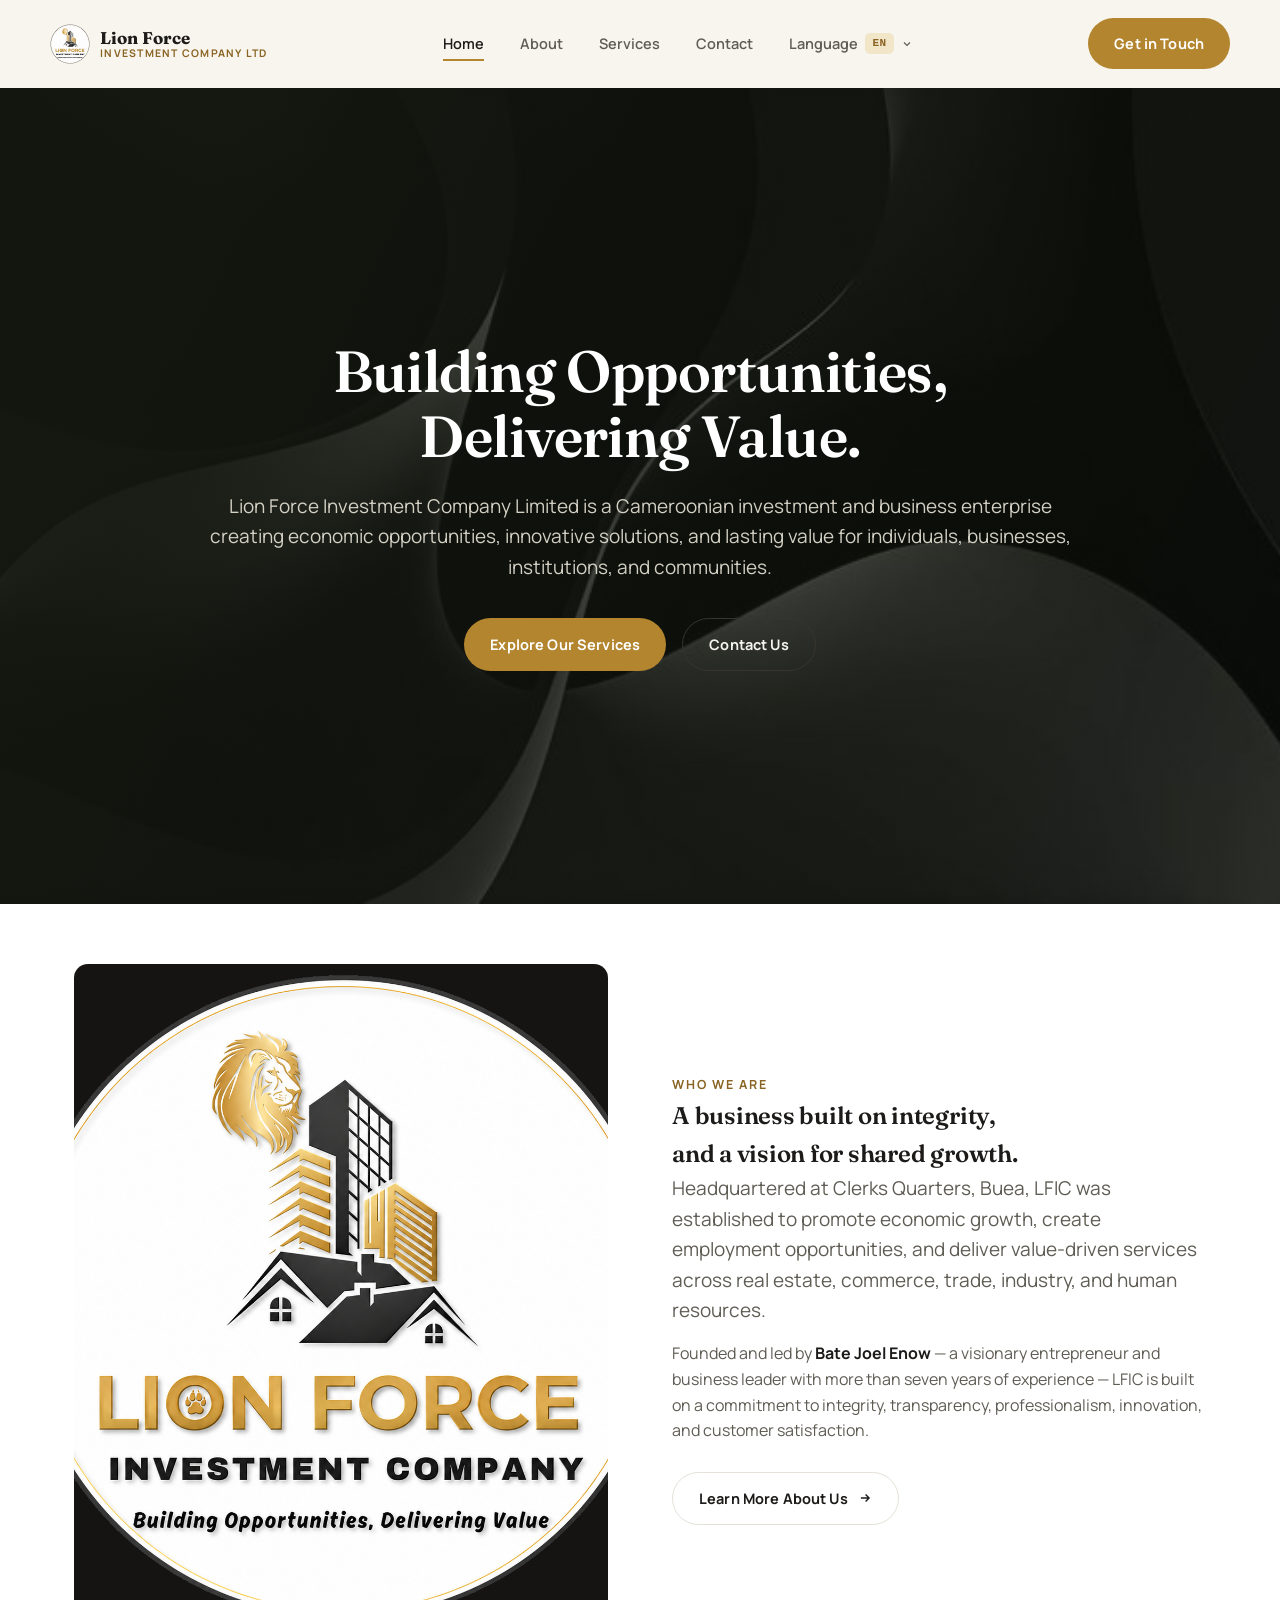
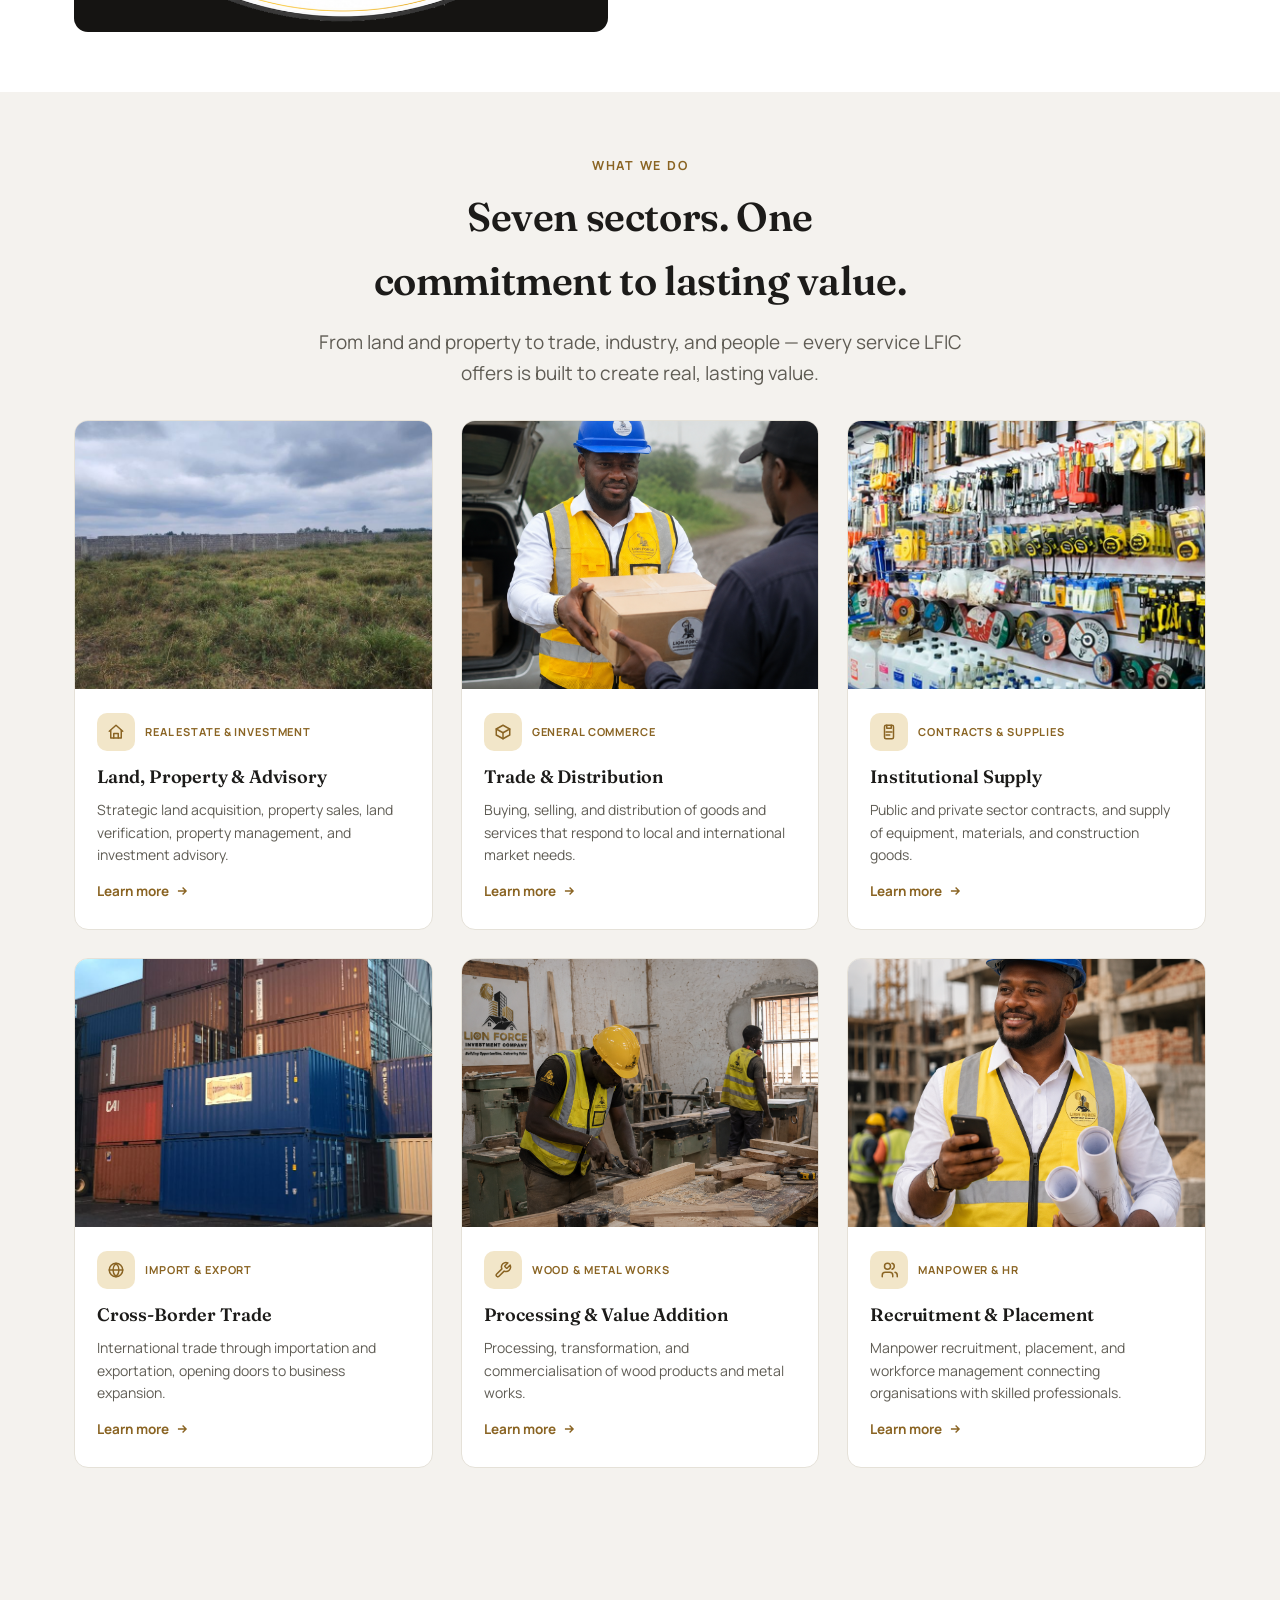
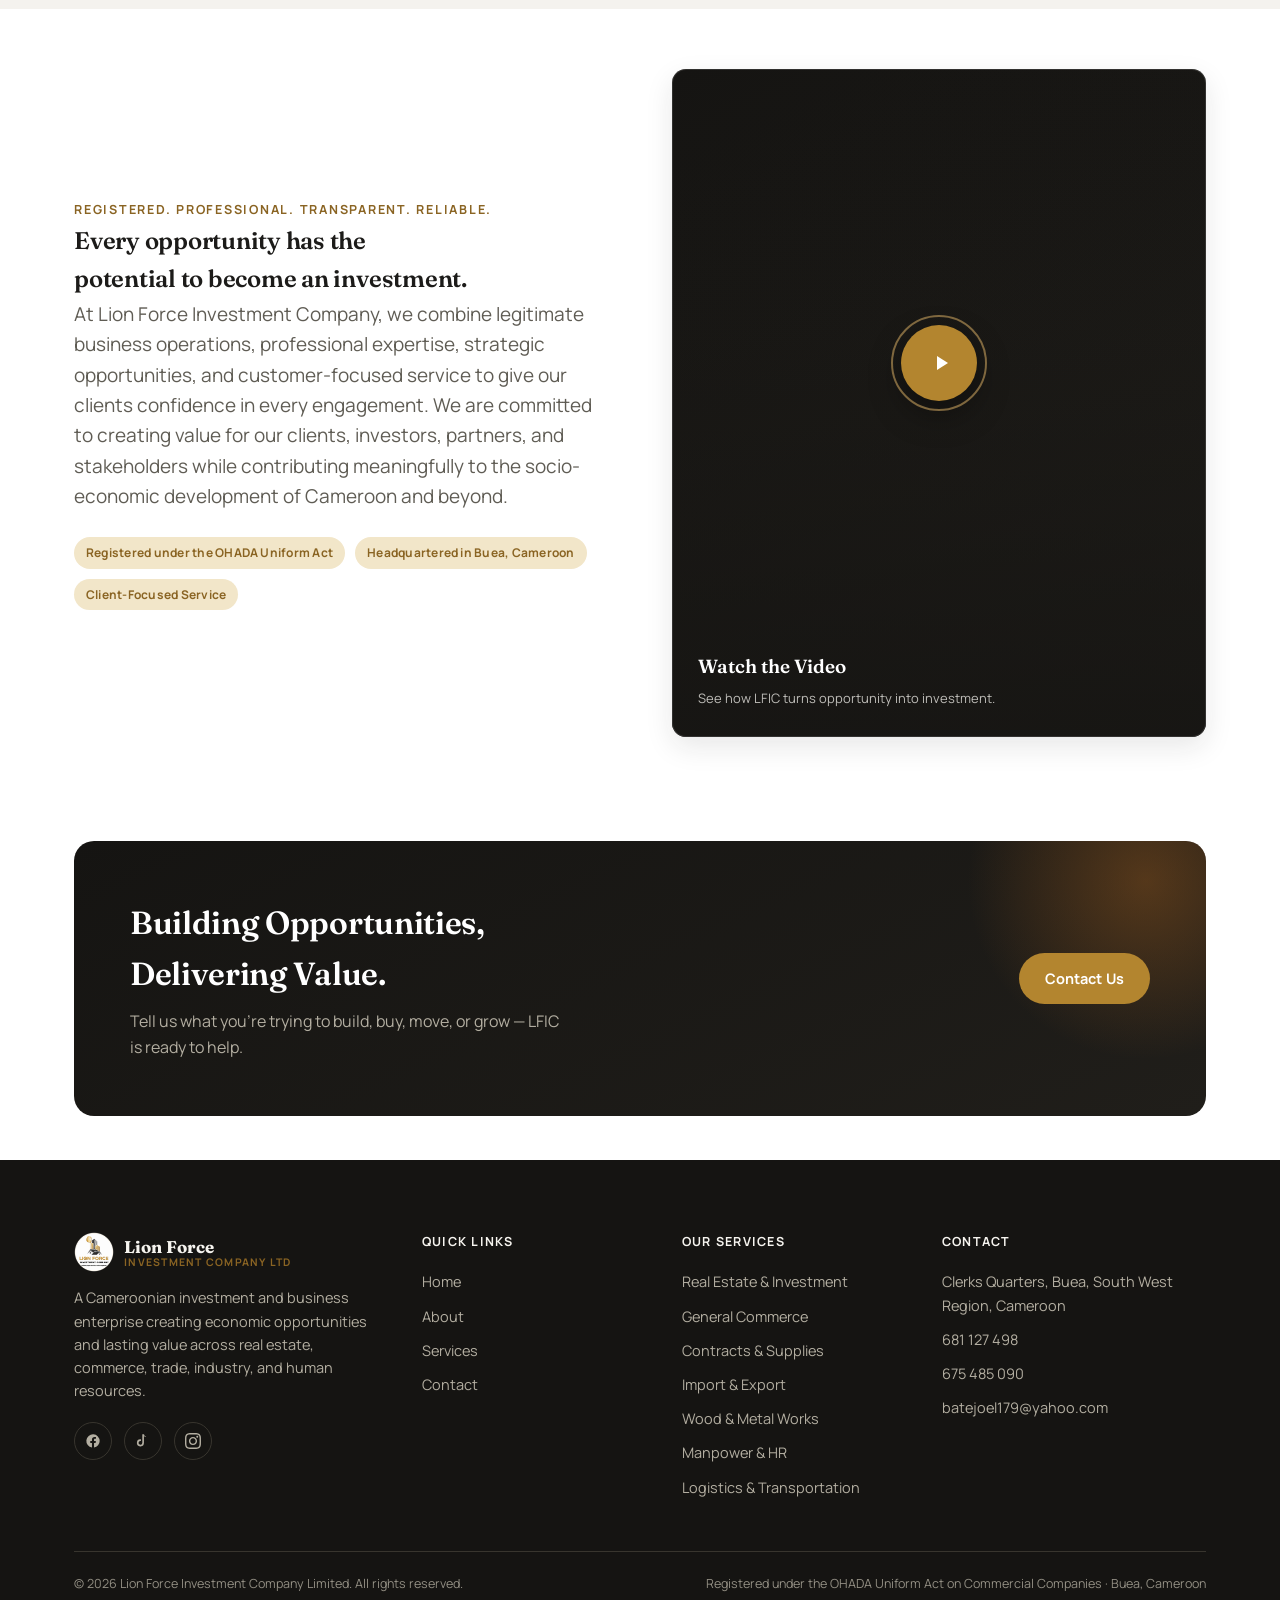
==== index.html @ eafbc06b "second commit" ====
<!doctype html>
<html lang="en">
<head>
<meta charset="UTF-8">
<meta name="viewport" content="width=device-width, initial-scale=1">
<title data-i18n="meta.homeTitle">Lion Force Investment Company Ltd | Building Opportunities, Delivering Value</title>
<meta name="description" data-i18n-content="meta.homeDesc" content="Lion Force Investment Company Limited (L.F.I.C Ltd) is a Cameroonian investment and business enterprise operating in real estate, commerce, trade, industry, and human resources — based in Buea, South West Region.">
<link rel="canonical" href="https://lionforceinvestment.com/">
<link rel="icon" type="image/png" href="assets/images/logo.png">
<link rel="preconnect" href="https://fonts.googleapis.com">
<link rel="preconnect" href="https://fonts.gstatic.com" crossorigin>
<link href="https://fonts.googleapis.com/css2?family=Fraunces:ital,opsz,wght@0,9..144,500;0,9..144,600;0,9..144,700;1,9..144,500&family=Manrope:wght@400;500;600;700;800&display=swap" rel="stylesheet">
<link rel="stylesheet" href="assets/css/style.css">

<meta property="og:type" content="website">
<meta property="og:site_name" content="Lion Force Investment Company Ltd">
<meta property="og:title" content="Lion Force Investment Company Ltd | Building Opportunities, Delivering Value">
<meta property="og:description" content="Lion Force Investment Company Limited (L.F.I.C Ltd) is a Cameroonian investment and business enterprise operating in real estate, commerce, trade, industry, and human resources — based in Buea, South West Region.">
<meta property="og:url" content="https://lionforceinvestment.com/">
<meta property="og:image" content="https://lionforceinvestment.com/assets/images/hero-home.jpg">
<meta name="twitter:card" content="summary_large_image">

<script type="application/ld+json">
{
  "@context": "https://schema.org",
  "@type": "Organization",
  "name": "Lion Force Investment Company Ltd",
  "alternateName": "LFIC",
  "url": "https://lionforceinvestment.com/",
  "logo": "https://lionforceinvestment.com/assets/images/logo.png",
  "description": "Lion Force Investment Company Limited (L.F.I.C Ltd) is a Cameroonian investment and business enterprise operating in real estate, commerce, trade, industry, and human resources — based in Buea, South West Region.",
  "address": {
    "@type": "PostalAddress",
    "streetAddress": "Clerks Quarters",
    "addressLocality": "Buea",
    "addressRegion": "South West Region",
    "addressCountry": "CM"
  },
  "contactPoint": [
    {
      "@type": "ContactPoint",
      "telephone": "+237681127498",
      "contactType": "customer service",
      "email": "batejoel179@yahoo.com",
      "areaServed": "CM",
      "availableLanguage": ["English", "French"]
    }
  ],
  "sameAs": [
    "https://www.facebook.com/LFICltd26",
    "https://www.tiktok.com/@lion_force_investment",
    "https://www.instagram.com/mr_lionforce/"
  ]
}
</script>
<script type="application/ld+json">
{
  "@context": "https://schema.org",
  "@type": "WebSite",
  "name": "Lion Force Investment Company Ltd",
  "url": "https://lionforceinvestment.com/"
}
</script>
</head>
<body>

<header class="site-header">
  <div class="nav-backdrop"></div>
  <div class="container nav">
    <a href="index.html" class="brand">
      <img class="brand-mark" src="assets/images/logo.png" data-ph="logo.png" alt="Lion Force Investment Company Ltd logo">
      <span class="brand-text"><strong>Lion Force</strong><span>Investment Company Ltd</span></span>
    </a>
    <nav class="nav-links" id="navLinks">
      <a href="index.html" data-i18n="common.navHome">Home</a>
      <a href="about.html" data-i18n="common.navAbout">About</a>
      <a href="services.html" data-i18n="common.navServices">Services</a>
      <a href="contact.html" data-i18n="common.navContact">Contact</a>
      <div class="nav-lang">
        <button type="button" class="lang-toggle" aria-haspopup="true" aria-expanded="false">
          <span data-i18n="common.navLanguage">Language</span>
          <span class="lang-current">EN</span>
          <svg class="lang-caret" viewBox="0 0 24 24" width="12" height="12" fill="none" stroke="currentColor" stroke-width="2.4"><path d="M6 9l6 6 6-6"/></svg>
        </button>
        <div class="lang-menu">
          <button type="button" class="lang-option is-active" data-lang="en">
            <span data-i18n="common.langEnglish">English</span>
            <span class="lang-check">✓</span>
          </button>
          <button type="button" class="lang-option" data-lang="fr">
            <span data-i18n="common.langFrench">Français</span>
            <span class="lang-check">✓</span>
          </button>
        </div>
      </div>
    </nav>
    <div class="nav-cta">
      <a href="contact.html" class="btn btn--primary" data-i18n="common.getInTouch">Get in Touch</a>
      <button class="nav-toggle" id="navToggle" aria-label="Toggle menu" data-i18n-aria-label="common.toggleMenu" aria-expanded="false">
        <svg viewBox="0 0 24 24" width="22" height="22">
          <line class="bar bar1" x1="3" y1="6" x2="21" y2="6"/>
          <line class="bar bar2" x1="3" y1="12" x2="21" y2="12"/>
          <line class="bar bar3" x1="3" y1="18" x2="21" y2="18"/>
        </svg>
      </button>
    </div>
  </div>
</header>

<main>

  <section class="hero">
    <div class="hero-media">
      <img src="assets/images/hero-home.jpg" data-ph="hero-home.jpg" alt="LFIC project site in Buea, Cameroon" loading="eager">
    </div>
    <div class="hero-scrim"></div>
    <div class="container hero-content">
      <h1 data-i18n="home.heroTitle">Building Opportunities, Delivering Value.</h1>
      <p class="text-lead" data-i18n="home.heroLead">Lion Force Investment Company Limited is a Cameroonian investment and business enterprise creating economic opportunities, innovative solutions, and lasting value for individuals, businesses, institutions, and communities.</p>
      <div class="hero-actions">
        <a href="services.html" class="btn btn--primary" data-i18n="home.heroBtnServices">Explore Our Services</a>
        <a href="contact.html" class="btn btn--ghost-dark" data-i18n="home.heroBtnContact">Contact Us</a>
      </div>
    </div>
  </section>

  <section class="section">
    <div class="container split reveal">
      <div class="split-media">
        <div class="media media--dark">
          <img src="assets/images/office-buea.jpg" data-ph="office-buea.jpg" alt="LFIC office in Clerks Quarters, Buea" loading="lazy">
        </div>
      </div>
      <div class="split-copy">
        <span class="eyebrow" data-i18n="home.storyEyebrow">Who We Are</span>
        <h2 data-i18n="home.storyTitle">A business built on integrity, and a vision for shared growth.</h2>
        <p class="text-lead" data-i18n="home.storyLead">Headquartered at Clerks Quarters, Buea, LFIC was established to promote economic growth, create employment opportunities, and deliver value-driven services across real estate, commerce, trade, industry, and human resources.</p>
        <p style="margin-top:16px;color:var(--ink-soft);" data-i18n-html="home.storyFounderHtml">Founded and led by <strong style="color:var(--ink);">Bate Joel Enow</strong> — a visionary entrepreneur and business leader with more than seven years of experience — LFIC is built on a commitment to integrity, transparency, professionalism, innovation, and customer satisfaction.</p>
        <a href="about.html" class="btn btn--ghost" style="margin-top:28px;">
          <span data-i18n="home.storyBtn">Learn More About Us</span>
          <svg width="14" height="14" viewBox="0 0 24 24" fill="none" stroke="currentColor" stroke-width="2.4"><path d="M5 12h14M13 6l6 6-6 6"/></svg>
        </a>
      </div>
    </div>
  </section>

  <section class="section section--alt">
    <div class="container">
      <div class="section-head section-head--center reveal">
        <span class="eyebrow" data-i18n="home.servicesEyebrow">What We Do</span>
        <h2 data-i18n="home.servicesTitle">Seven sectors. One commitment to lasting value.</h2>
        <p class="text-lead" style="margin:0 auto;" data-i18n="home.servicesLead">From land and property to trade, industry, and people — every service LFIC offers is built to create real, lasting value.</p>
      </div>
      <div class="grid grid--3 reveal-stagger">
        <a href="services.html#real-estate" class="service-card reveal" style="--i:0">
          <div class="media"><img src="assets/images/service-real-estate.jpg" data-ph="service-real-estate.jpg" alt="Real estate and investment services" loading="lazy"></div>
          <div class="service-card-body">
            <div class="service-card-head">
              <div class="icon-badge icon-badge--sm"><svg viewBox="0 0 24 24"><path d="M3 11l9-8 9 8"/><path d="M5 10v10h14V10"/><path d="M9 20v-6h6v6"/></svg></div>
              <span class="tag" data-i18n="common.serviceRealEstate">Real Estate &amp; Investment</span>
            </div>
            <h3 data-i18n="home.card1Title">Land, Property &amp; Advisory</h3>
            <p data-i18n="home.card1Desc">Strategic land acquisition, property sales, land verification, property management, and investment advisory.</p>
            <span class="service-card-link"><span data-i18n="common.learnMore">Learn more</span> <svg viewBox="0 0 24 24" fill="none" stroke="currentColor" stroke-width="2.4"><path d="M5 12h14M13 6l6 6-6 6"/></svg></span>
          </div>
        </a>
        <a href="services.html#general-commerce" class="service-card reveal" style="--i:1">
          <div class="media"><img src="assets/images/service-general-commerce.jpg" data-ph="service-general-commerce.jpg" alt="General commerce" loading="lazy"></div>
          <div class="service-card-body">
            <div class="service-card-head">
              <div class="icon-badge icon-badge--sm"><svg viewBox="0 0 24 24"><path d="M21 8l-9-5-9 5 9 5 9-5z"/><path d="M3 8v8l9 5 9-5V8"/><path d="M12 13v8"/></svg></div>
              <span class="tag" data-i18n="common.serviceGeneralCommerce">General Commerce</span>
            </div>
            <h3 data-i18n="home.card2Title">Trade &amp; Distribution</h3>
            <p data-i18n="home.card2Desc">Buying, selling, and distribution of goods and services that respond to local and international market needs.</p>
            <span class="service-card-link"><span data-i18n="common.learnMore">Learn more</span> <svg viewBox="0 0 24 24" fill="none" stroke="currentColor" stroke-width="2.4"><path d="M5 12h14M13 6l6 6-6 6"/></svg></span>
          </div>
        </a>
        <a href="services.html#contracts-supplies" class="service-card reveal" style="--i:2">
          <div class="media"><img src="assets/images/service-contracts-supplies.jpg" data-ph="service-contracts-supplies.jpg" alt="Contracts and supplies" loading="lazy"></div>
          <div class="service-card-body">
            <div class="service-card-head">
              <div class="icon-badge icon-badge--sm"><svg viewBox="0 0 24 24"><path d="M8 3h8a2 2 0 0 1 2 2v14a2 2 0 0 1-2 2H8a2 2 0 0 1-2-2V5a2 2 0 0 1 2-2z"/><path d="M9 3v4h6V3"/><path d="M8 12h8M8 16h5"/></svg></div>
              <span class="tag" data-i18n="common.serviceContractsSupplies">Contracts &amp; Supplies</span>
            </div>
            <h3 data-i18n="home.card3Title">Institutional Supply</h3>
            <p data-i18n="home.card3Desc">Public and private sector contracts, and supply of equipment, materials, and construction goods.</p>
            <span class="service-card-link"><span data-i18n="common.learnMore">Learn more</span> <svg viewBox="0 0 24 24" fill="none" stroke="currentColor" stroke-width="2.4"><path d="M5 12h14M13 6l6 6-6 6"/></svg></span>
          </div>
        </a>
        <a href="services.html#import-export" class="service-card reveal" style="--i:3">
          <div class="media"><img src="assets/images/service-import-export.jpg" data-ph="service-import-export.jpg" alt="Import and export" loading="lazy"></div>
          <div class="service-card-body">
            <div class="service-card-head">
              <div class="icon-badge icon-badge--sm"><svg viewBox="0 0 24 24"><circle cx="12" cy="12" r="9"/><path d="M3 12h18M12 3c2.5 2.5 4 5.5 4 9s-1.5 6.5-4 9c-2.5-2.5-4-5.5-4-9s1.5-6.5 4-9z"/></svg></div>
              <span class="tag" data-i18n="common.serviceImportExport">Import &amp; Export</span>
            </div>
            <h3 data-i18n="home.card4Title">Cross-Border Trade</h3>
            <p data-i18n="home.card4Desc">International trade through importation and exportation, opening doors to business expansion.</p>
            <span class="service-card-link"><span data-i18n="common.learnMore">Learn more</span> <svg viewBox="0 0 24 24" fill="none" stroke="currentColor" stroke-width="2.4"><path d="M5 12h14M13 6l6 6-6 6"/></svg></span>
          </div>
        </a>
        <a href="services.html#wood-metal-works" class="service-card reveal" style="--i:4">
          <div class="media"><img src="assets/images/service-wood-metal.jpg" data-ph="service-wood-metal.jpg" alt="Wood processing and metal works" loading="lazy"></div>
          <div class="service-card-body">
            <div class="service-card-head">
              <div class="icon-badge icon-badge--sm"><svg viewBox="0 0 24 24"><path d="M14.7 6.3a1 1 0 0 0 0 1.4l1.6 1.6a1 1 0 0 0 1.4 0l3.77-3.77a6 6 0 0 1-7.94 7.94l-6.91 6.91a2.12 2.12 0 0 1-3-3l6.91-6.91a6 6 0 0 1 7.94-7.94z"/></svg></div>
              <span class="tag" data-i18n="common.serviceWoodMetal">Wood &amp; Metal Works</span>
            </div>
            <h3 data-i18n="home.card5Title">Processing &amp; Value Addition</h3>
            <p data-i18n="home.card5Desc">Processing, transformation, and commercialisation of wood products and metal works.</p>
            <span class="service-card-link"><span data-i18n="common.learnMore">Learn more</span> <svg viewBox="0 0 24 24" fill="none" stroke="currentColor" stroke-width="2.4"><path d="M5 12h14M13 6l6 6-6 6"/></svg></span>
          </div>
        </a>
        <a href="services.html#manpower-hr" class="service-card reveal" style="--i:5">
          <div class="media"><img src="assets/images/service-manpower-hr.jpg" data-ph="service-manpower-hr.jpg" alt="Manpower and human resource services" loading="lazy"></div>
          <div class="service-card-body">
            <div class="service-card-head">
              <div class="icon-badge icon-badge--sm"><svg viewBox="0 0 24 24"><path d="M17 21v-2a4 4 0 0 0-4-4H7a4 4 0 0 0-4 4v2"/><circle cx="10" cy="7" r="4"/><path d="M23 21v-2a4 4 0 0 0-3-3.87"/><path d="M16 3.13a4 4 0 0 1 0 7.75"/></svg></div>
              <span class="tag" data-i18n="common.serviceManpowerHR">Manpower &amp; HR</span>
            </div>
            <h3 data-i18n="home.card6Title">Recruitment &amp; Placement</h3>
            <p data-i18n="home.card6Desc">Manpower recruitment, placement, and workforce management connecting organisations with skilled professionals.</p>
            <span class="service-card-link"><span data-i18n="common.learnMore">Learn more</span> <svg viewBox="0 0 24 24" fill="none" stroke="currentColor" stroke-width="2.4"><path d="M5 12h14M13 6l6 6-6 6"/></svg></span>
          </div>
        </a>
      </div>
      <div class="reveal" style="margin-top:28px;text-align:center;">
        <a href="services.html#logistics" class="btn btn--ghost">
          <svg width="16" height="16" viewBox="0 0 24 24" fill="none" stroke="currentColor" stroke-width="2"><rect x="1" y="7" width="14" height="10" rx="1"/><path d="M15 10h4l3 3v4h-7z"/><circle cx="6" cy="19" r="2"/><circle cx="17" cy="19" r="2"/></svg>
          <span data-i18n="home.logisticsBtn">See Logistics &amp; Transportation, too</span>
        </a>
      </div>
    </div>
  </section>

  <section class="section">
    <div class="container split reveal">
      <div class="split-copy">
        <span class="eyebrow" data-i18n="home.investEyebrow">Registered. Professional. Transparent. Reliable.</span>
        <h2 data-i18n="home.investTitle">Every opportunity has the potential to become an investment.</h2>
        <p class="text-lead" data-i18n="home.investLead">At Lion Force Investment Company, we combine legitimate business operations, professional expertise, strategic opportunities, and customer-focused service to give our clients confidence in every engagement. We are committed to creating value for our clients, investors, partners, and stakeholders while contributing meaningfully to the socio-economic development of Cameroon and beyond.</p>
        <div class="badge-row" style="margin-top:26px;">
          <span class="badge" data-i18n="home.badge1">Registered under the OHADA Uniform Act</span>
          <span class="badge" data-i18n="home.badge2">Headquartered in Buea, Cameroon</span>
          <span class="badge" data-i18n="home.badge3">Client-Focused Service</span>
        </div>
      </div>
      <div class="split-media">
        <button type="button" class="video-card" id="videoTrigger" aria-haspopup="dialog" aria-label="Play video" data-i18n-aria-label="home.videoAria">
          <video class="video-card-preview" data-src="assets/videos/explanation-video.mp4" muted loop playsinline preload="none"></video>
          <span class="video-card-scrim"></span>
          <span class="video-card-play">
            <svg viewBox="0 0 24 24"><path d="M8 5v14l11-7z"/></svg>
          </span>
          <span class="video-card-caption">
            <strong data-i18n="home.videoLabel">Watch the Video</strong>
            <span data-i18n="home.videoSub">See how LFIC turns opportunity into investment.</span>
          </span>
        </button>
      </div>
    </div>
  </section>

  <section class="section--tight">
    <div class="container">
      <div class="cta-band reveal">
        <div>
          <h2 data-i18n="home.ctaTitle">Building Opportunities, Delivering Value.</h2>
          <p data-i18n="home.ctaLead">Tell us what you're trying to build, buy, move, or grow — LFIC is ready to help.</p>
        </div>
        <a href="contact.html" class="btn btn--primary" data-i18n="home.ctaBtn">Contact Us</a>
      </div>
    </div>
  </section>

</main>

<footer class="site-footer">
  <div class="container">
    <div class="footer-grid">
      <div class="footer-brand">
        <a href="index.html" class="brand">
          <img class="brand-mark" src="assets/images/logo.png" data-ph="logo.png" alt="Lion Force Investment Company Ltd logo">
          <span class="brand-text"><strong style="color:var(--on-dark);">Lion Force</strong><span>Investment Company Ltd</span></span>
        </a>
        <p data-i18n="common.footerTagline">A Cameroonian investment and business enterprise creating economic opportunities and lasting value across real estate, commerce, trade, industry, and human resources.</p>
        <div class="footer-social">
          <a href="https://www.facebook.com/LFICltd26" aria-label="Facebook" target="_blank" rel="noopener"><svg viewBox="0 0 24 24" fill="currentColor"><path d="M22 12a10 10 0 1 0-11.56 9.88v-6.99H7.9V12h2.54V9.8c0-2.5 1.49-3.89 3.77-3.89 1.09 0 2.23.2 2.23.2v2.45h-1.26c-1.24 0-1.63.77-1.63 1.56V12h2.78l-.44 2.89h-2.34v6.99A10 10 0 0 0 22 12z"/></svg></a>
          <a href="https://www.tiktok.com/@lion_force_investment" aria-label="TikTok" target="_blank" rel="noopener"><svg viewBox="0 0 24 24" fill="currentColor"><path d="M16.6 5.82a4.28 4.28 0 0 1-3.16-1.36V14.8a5.3 5.3 0 1 1-4.55-5.25v2.5a2.8 2.8 0 1 0 2.05 2.7V2h2.5a4.28 4.28 0 0 0 3.16 3.6v2.4a6.6 6.6 0 0 1 0 0z"/></svg></a>
          <a href="https://www.instagram.com/mr_lionforce/" aria-label="Instagram" target="_blank" rel="noopener"><svg viewBox="0 0 24 24" fill="currentColor"><path d="M12 0C8.74 0 8.333.015 7.053.072 5.775.132 4.905.333 4.14.63c-.789.306-1.459.717-2.126 1.384S.935 3.35.63 4.14C.333 4.905.131 5.775.072 7.053.012 8.333 0 8.74 0 12s.015 3.667.072 4.947c.06 1.277.261 2.148.558 2.913.306.788.717 1.459 1.384 2.126.667.666 1.336 1.079 2.126 1.384.766.296 1.636.499 2.913.558C8.333 23.988 8.74 24 12 24s3.667-.015 4.947-.072c1.277-.06 2.148-.262 2.913-.558.788-.306 1.459-.718 2.126-1.384.666-.667 1.079-1.335 1.384-2.126.296-.765.499-1.636.558-2.913.06-1.28.072-1.687.072-4.947s-.015-3.667-.072-4.947c-.06-1.277-.262-2.149-.558-2.913-.306-.789-.718-1.459-1.384-2.126C21.319 1.347 20.651.935 19.86.63c-.765-.297-1.636-.499-2.913-.558C15.667.012 15.26 0 12 0zm0 2.16c3.203 0 3.585.016 4.85.071 1.17.055 1.805.249 2.227.415.562.217.96.477 1.382.896.419.42.679.819.896 1.381.164.422.36 1.057.413 2.227.057 1.266.07 1.646.07 4.85s-.015 3.585-.074 4.85c-.061 1.17-.256 1.805-.421 2.227-.224.562-.479.96-.899 1.382-.419.419-.824.679-1.38.896-.42.164-1.065.36-2.235.413-1.274.057-1.649.07-4.859.07-3.211 0-3.586-.015-4.859-.074-1.171-.061-1.816-.256-2.236-.421-.569-.224-.96-.479-1.379-.899-.421-.419-.69-.824-.9-1.38-.165-.42-.359-1.065-.42-2.235-.045-1.26-.061-1.649-.061-4.844 0-3.196.016-3.586.061-4.861.061-1.17.255-1.814.42-2.234.21-.57.479-.96.9-1.381.419-.419.81-.689 1.379-.898.42-.166 1.051-.361 2.221-.421 1.275-.045 1.65-.06 4.859-.06l.045.03zm0 3.678c-3.405 0-6.162 2.76-6.162 6.162 0 3.405 2.76 6.162 6.162 6.162 3.405 0 6.162-2.76 6.162-6.162 0-3.405-2.76-6.162-6.162-6.162zM12 16c-2.21 0-4-1.79-4-4s1.79-4 4-4 4 1.79 4 4-1.79 4-4 4zm7.846-10.405c0 .795-.646 1.44-1.44 1.44-.795 0-1.44-.646-1.44-1.44 0-.794.646-1.439 1.44-1.439.793-.001 1.44.645 1.44 1.439z"/></svg></a>
        </div>
      </div>
      <div>
        <h4 data-i18n="common.footerQuickLinks">Quick Links</h4>
        <div class="footer-links">
          <a href="index.html" data-i18n="common.navHome">Home</a>
          <a href="about.html" data-i18n="common.navAbout">About</a>
          <a href="services.html" data-i18n="common.navServices">Services</a>
          <a href="contact.html" data-i18n="common.navContact">Contact</a>
        </div>
      </div>
      <div>
        <h4 data-i18n="common.footerOurServices">Our Services</h4>
        <div class="footer-links">
          <a href="services.html#real-estate" data-i18n="common.serviceRealEstate">Real Estate &amp; Investment</a>
          <a href="services.html#general-commerce" data-i18n="common.serviceGeneralCommerce">General Commerce</a>
          <a href="services.html#contracts-supplies" data-i18n="common.serviceContractsSupplies">Contracts &amp; Supplies</a>
          <a href="services.html#import-export" data-i18n="common.serviceImportExport">Import &amp; Export</a>
          <a href="services.html#wood-metal-works" data-i18n="common.serviceWoodMetal">Wood &amp; Metal Works</a>
          <a href="services.html#manpower-hr" data-i18n="common.serviceManpowerHR">Manpower &amp; HR</a>
          <a href="services.html#logistics" data-i18n="common.serviceLogistics">Logistics &amp; Transportation</a>
        </div>
      </div>
      <div>
        <h4 data-i18n="common.footerContact">Contact</h4>
        <div class="footer-links">
          <a href="https://maps.google.com/?q=Clerks+Quarters,+Buea,+South+West+Region,+Cameroon" target="_blank" rel="noopener" data-i18n="common.footerAddress">Clerks Quarters, Buea, South West Region, Cameroon</a>
          <a href="tel:+237681127498">681 127 498</a>
          <a href="tel:+237675485090">675 485 090</a>
          <a href="mailto:batejoel179@yahoo.com">batejoel179@yahoo.com</a>
        </div>
      </div>
    </div>
    <div class="footer-bottom">
      <span data-i18n="common.footerCopyright">&copy; 2026 Lion Force Investment Company Limited. All rights reserved.</span>
      <span data-i18n="common.footerRegistered">Registered under the OHADA Uniform Act on Commercial Companies · Buea, Cameroon</span>
    </div>
  </div>
</footer>

<button class="to-top" aria-label="Back to top" data-i18n-aria-label="common.backToTop">
  <svg viewBox="0 0 24 24" fill="none" stroke="currentColor" stroke-width="2.4"><path d="M12 19V5M5 12l7-7 7 7"/></svg>
</button>

<div class="video-modal" id="videoModal" role="dialog" aria-modal="true" aria-label="Video player" data-i18n-aria-label="home.videoModalAria" aria-hidden="true">
  <div class="video-modal-backdrop" data-close-video></div>
  <div class="video-modal-dialog">
    <button type="button" class="video-modal-close" data-close-video aria-label="Close video" data-i18n-aria-label="home.videoCloseAria">
      <svg viewBox="0 0 24 24" fill="none" stroke="currentColor" stroke-width="2.4"><path d="M18 6 6 18M6 6l12 12"/></svg>
    </button>
    <video class="video-modal-player" id="videoPlayer" data-src="assets/videos/explanation-video.mp4" controls playsinline></video>
  </div>
</div>

<script src="assets/js/i18n.js"></script>
<script src="assets/js/main.js"></script>
</body>
</html>
---- assets/css/style.css ----
/* ============================================================
   Lion Force Investment Company Ltd — Design System
   Light theme. Fonts: Fraunces (display) + Manrope (body/UI).
   ============================================================ */

:root{
  /* White */
  --paper:#ffffff;
  --surface:#ffffff;
  --surface-2:#f4f2ee;
  --surface-3:#eae7e0;

  /* Ash (text + neutrals — warm grey, no green bias) */
  --ink:#1c1b19;
  --ink-soft:#5f5c54;
  --ink-faint:#928e83;
  --ash-tint:#efece5;

  /* Dark (footer / contrast bands) */
  --dark:#151412;
  --dark-2:#201e1a;
  --on-dark:#f6f4ef;
  --on-dark-soft:#b3aea1;
  --line-on-dark:#38352e;

  /* Gold (the one accent) */
  --accent:#b3852f;
  --accent-dark:#8a6423;
  --accent-light:#d6ab63;
  --accent-tint:#f2e6c9;

  --line:#e5e1d8;

  --success:#7a6a2e;
  --error:#9c4a3a;

  --shadow-sm:0 1px 2px rgba(28,27,25,.07), 0 2px 8px rgba(28,27,25,.05);
  --shadow-md:0 10px 28px rgba(28,27,25,.10);
  --shadow-lg:0 24px 56px rgba(28,27,25,.18);

  --radius-lg:20px;
  --radius:14px;
  --radius-sm:8px;

  --container:1180px;
  --header-h:84px;
  --header-h-mobile:70px;

  --ease:cubic-bezier(.22,.8,.32,1);
  --dur-fast:.22s;
  --dur:.45s;
  --dur-slow:.9s;
}

/* ---------- reset ---------- */
*,*::before,*::after{box-sizing:border-box;}
html{scroll-behavior:smooth;overflow-x:clip;}
body{
  margin:0;
  overflow-x:clip;
  background:var(--paper);
  color:var(--ink);
  font-family:"Manrope",-apple-system,"Segoe UI",Roboto,Helvetica,Arial,sans-serif;
  font-size:16px;
  line-height:1.6;
  -webkit-font-smoothing:antialiased;
}
img{max-width:100%;display:block;}
a{color:inherit;text-decoration:none;}
ul{margin:0;padding:0;list-style:none;}
h1,h2,h3,h4,p,figure{margin:0;}
button{font:inherit;color:inherit;background:none;border:none;cursor:pointer;}
input,textarea{font:inherit;}
svg{display:block;}

h1,h2,h3,h4,.font-display{
  font-family:"Fraunces","Iowan Old Style",Georgia,serif;
  font-weight:600;
  letter-spacing:-0.01em;
  text-wrap:balance;
  color:var(--ink);
}

.container{
  max-width:var(--container);
  margin:0 auto;
  padding:0 24px;
}

.eyebrow{
  display:inline-block;
  font-family:"Manrope",sans-serif;
  font-size:12.5px;
  font-weight:700;
  letter-spacing:.14em;
  text-transform:uppercase;
  color:var(--accent-dark);
}

.section{padding:60px 0;}
.section--tight{padding:44px 0;}
.section--alt{background:var(--surface-2);}
.section--dark{background:var(--dark);color:var(--on-dark);}
.section--dark h1,.section--dark h2,.section--dark h3,.section--dark h4{color:var(--on-dark);}
.section--dark .eyebrow{color:var(--accent-light);}

.text-lead{
  font-size:clamp(17px,2vw,19px);
  color:var(--ink-soft);
  max-width:62ch;
}

@media (max-width:640px){
  .section{padding:44px 0;}
  .section-head{margin-bottom:24px;}
}

/* ---------- reveal on scroll ---------- */
.reveal{
  opacity:0;
  transform:translateY(28px);
  transition:opacity var(--dur-slow) var(--ease), transform var(--dur-slow) var(--ease);
}
.reveal.is-visible{opacity:1;transform:none;}
.reveal-stagger > *{transition-delay:calc(var(--i,0) * 90ms);}

@media (prefers-reduced-motion: reduce){
  html{scroll-behavior:auto;}
  .reveal{opacity:1;transform:none;transition:none;}
  *{animation-duration:0.001ms !important;animation-iteration-count:1 !important;transition-duration:0.001ms !important;}
}

/* ---------- buttons ---------- */
.btn{
  position:relative;
  display:inline-flex;
  align-items:center;
  gap:10px;
  padding:14px 26px;
  border-radius:999px;
  font-weight:700;
  font-size:14.5px;
  letter-spacing:.01em;
  overflow:hidden;
  isolation:isolate;
  transition:color var(--dur-fast) var(--ease), border-color var(--dur-fast) var(--ease), transform var(--dur-fast) var(--ease);
}
.btn::before{
  content:"";
  position:absolute;
  inset:0;
  z-index:-1;
  transform:translateY(102%);
  transition:transform var(--dur) var(--ease);
}
.btn:hover{transform:translateY(-2px);}
.btn:hover::before{transform:translateY(0);}

.btn--primary{background:var(--accent);color:#fff;}
.btn--primary::before{background:var(--accent-dark);}

.btn--ghost{border:1.5px solid var(--line);color:var(--ink);}
.btn--ghost::before{background:var(--ink);}
.btn--ghost:hover{color:#fff;border-color:var(--ink);}

.btn--ghost-dark{border:1.5px solid var(--line-on-dark);color:var(--on-dark);}
.btn--ghost-dark::before{background:var(--accent);}
.btn--ghost-dark:hover{color:#fff;border-color:var(--accent);}

.btn--sm{padding:10px 18px;font-size:13.5px;}

/* ---------- image zoom + placeholder ---------- */
.media{
  position:relative;
  overflow:hidden;
  background:var(--surface-3);
  border-radius:var(--radius);
}
.media--dark{background:var(--dark);}
.media img{
  width:100%;height:100%;
  object-fit:cover;
  display:block;
  transition:transform 1.1s var(--ease);
}
.media:hover img{transform:scale(1.08);}
.media::after{
  content:"";
  position:absolute;inset:0;
  background:linear-gradient(180deg,rgba(28,33,23,0) 55%,rgba(28,33,23,.35) 100%);
  opacity:0;
  transition:opacity var(--dur) var(--ease);
  pointer-events:none;
}
.media:hover::after{opacity:1;}

img.img-missing{
  object-fit:cover;
  filter:saturate(.85);
}

/* ---------- header ---------- */
header.site-header{
  position:sticky;top:0;z-index:60;
  background:rgba(247,244,236,.86);
  backdrop-filter:blur(10px) saturate(1.2);
  border-bottom:1px solid transparent;
  transition:box-shadow var(--dur-fast), border-color var(--dur-fast), padding var(--dur-fast);
}
header.site-header.is-scrolled{
  box-shadow:var(--shadow-sm);
  border-color:var(--line);
}
.nav{
  display:flex;
  align-items:center;
  justify-content:space-between;
  padding:18px 0;
  transition:padding var(--dur-fast);
}
header.site-header.is-scrolled .nav{padding:12px 0;}

.brand{display:flex;align-items:center;gap:10px;}
.brand-mark{
  width:40px;height:40px;
  flex:none;
  object-fit:contain;
  display:block;
}
.brand-text{display:flex;flex-direction:column;line-height:1.15;}
.brand-text strong{
  font-family:"Fraunces",serif;
  font-size:17px;
  font-weight:700;
  color:var(--ink);
}
.brand-text span{
  font-size:10.5px;
  letter-spacing:.12em;
  text-transform:uppercase;
  color:var(--accent-dark);
  font-weight:700;
}

.nav-links{display:flex;align-items:center;gap:36px;}
.nav-links a{
  position:relative;
  font-weight:600;
  font-size:14.5px;
  color:var(--ink-soft);
  padding:6px 0;
  transition:color var(--dur-fast);
}
.nav-links a::after{
  content:"";
  position:absolute;left:0;bottom:0;
  width:100%;height:2px;
  background:var(--accent);
  transform:scaleX(0);
  transform-origin:right;
  transition:transform var(--dur) var(--ease);
}
.nav-links a:hover,.nav-links a.active{color:var(--ink);}
.nav-links a:hover::after,.nav-links a.active::after{transform:scaleX(1);transform-origin:left;}

/* ---------- language switcher ---------- */
.nav-lang{position:relative;}
.lang-toggle{
  display:inline-flex;align-items:center;gap:7px;
  font-weight:600;font-size:14.5px;color:var(--ink-soft);
  padding:6px 0;
  transition:color var(--dur-fast);
}
.lang-toggle:hover{color:var(--ink);}
.lang-current{
  font-family:ui-monospace,SFMono-Regular,Consolas,monospace;
  font-size:11px;font-weight:700;letter-spacing:.04em;
  padding:2px 7px;border-radius:5px;
  background:var(--accent-tint);color:var(--accent-dark);
}
.lang-caret{transition:transform var(--dur-fast);flex:none;}
.nav-lang.is-open .lang-caret{transform:rotate(180deg);}

.lang-menu{
  position:absolute;top:100%;left:50%;
  transform:translate(-50%,8px);
  min-width:170px;
  background:var(--surface);
  border:1px solid var(--line);
  border-radius:var(--radius-sm);
  box-shadow:var(--shadow-md);
  padding:6px;
  opacity:0;visibility:hidden;
  transition:opacity var(--dur-fast) var(--ease), transform var(--dur-fast) var(--ease), visibility 0s linear var(--dur-fast);
  z-index:80;
}
.nav-lang:hover .lang-menu,
.nav-lang.is-open .lang-menu{
  opacity:1;visibility:visible;transform:translate(-50%,4px);
  transition:opacity var(--dur-fast) var(--ease), transform var(--dur-fast) var(--ease);
}
.lang-option{
  display:flex;align-items:center;justify-content:space-between;
  width:100%;
  padding:9px 12px;
  border-radius:6px;
  font-size:14px;font-weight:600;color:var(--ink-soft);
  transition:background var(--dur-fast), color var(--dur-fast);
}
.lang-option:hover{background:var(--surface-2);color:var(--ink);}
.lang-option.is-active{color:var(--accent-dark);}
.lang-option .lang-check{opacity:0;font-weight:700;transition:opacity var(--dur-fast);}
.lang-option.is-active .lang-check{opacity:1;}

@media (max-width:920px){
  .nav-lang{width:100%;}
  .lang-toggle{width:100%;justify-content:space-between;padding:14px 0;font-size:17px;border-bottom:1px solid var(--line);color:var(--ink);}
  .lang-menu{
    position:static;
    transform:none;
    box-shadow:none;
    border:none;
    background:transparent;
    padding:0;
    max-height:0;
    opacity:1;visibility:visible;
    overflow:hidden;
    transition:max-height var(--dur) var(--ease);
  }
  .nav-lang:hover .lang-menu{max-height:0;}
  .nav-lang.is-open .lang-menu{max-height:140px;padding:4px 0 8px 12px;}
  /* the shared (desktop) hover/open rule below sets a translate() on .lang-menu
     that outranks the plain "transform:none" above (3 classes vs. 1) — pin it
     back down so the dropdown stays put under the toggle instead of sliding
     off sideways over the page content. */
  .nav-lang:hover .lang-menu,
  .nav-lang.is-open .lang-menu{transform:none;}
  .lang-option{color:var(--ink);}
}

.nav-cta{display:flex;align-items:center;gap:14px;}
.nav-toggle{
  display:none;
  width:46px;height:46px;
  flex:none;
  align-items:center;justify-content:center;
  border-radius:50%;
  transition:background var(--dur-fast);
}
.nav-toggle:hover{background:var(--surface-2);}
.nav-toggle .bar{
  stroke:var(--ink);
  stroke-width:2;
  stroke-linecap:round;
  transform-origin:12px 12px;
  transition:transform var(--dur-fast) var(--ease), opacity var(--dur-fast) var(--ease);
}
.nav-toggle.is-open .bar1{transform:translateY(6px) rotate(45deg);}
.nav-toggle.is-open .bar2{opacity:0;}
.nav-toggle.is-open .bar3{transform:translateY(-6px) rotate(-45deg);}

@media (max-width:920px){
  .nav{padding-left:20px;padding-right:20px;}
  .nav-links{
    position:fixed;inset:0 0 0 auto;
    width:min(340px,80vw);
    height:100vh;
    background:var(--surface);
    flex-direction:column;
    align-items:flex-start;
    justify-content:flex-start;
    gap:6px;
    padding:100px 32px 32px;
    box-shadow:var(--shadow-lg);
    transform:translateX(100%);
    transition:transform var(--dur) var(--ease);
    z-index:60;
  }
  .nav-links.is-open{transform:translateX(0);}
  .nav-links a{width:100%;padding:14px 0;font-size:17px;border-bottom:1px solid var(--line);}
  .nav-cta .btn--primary{display:none;}
  .nav-toggle{display:flex;position:relative;z-index:70;}
  .nav-backdrop{
    position:fixed;inset:0;
    background:rgba(15,14,12,.45);
    opacity:0;visibility:hidden;
    transition:opacity var(--dur) var(--ease), visibility 0s linear var(--dur);
    z-index:55;
  }
  .nav-backdrop.is-open{
    opacity:1;visibility:visible;
    transition:opacity var(--dur) var(--ease);
  }
}

@media (max-width:480px){
  .container{padding:0 18px;}
  .brand{gap:8px;}
  .brand-mark{width:34px;height:34px;}
  .brand-text strong{font-size:15px;}
  .brand-text span{display:none;}
  .nav{padding:14px 18px;}
  .nav-cta{gap:8px;}
}

/* ---------- hero ---------- */
.hero{
  position:relative;
  overflow:hidden;
  min-height:calc(100vh - var(--header-h));
  display:flex;
  align-items:center;
  color:#fff;
}
.hero-media{
  position:absolute;inset:0;
  z-index:0;
}
.hero-media img{
  width:100%;height:100%;object-fit:cover;
  animation:kenburns 3s ease-in-out infinite alternate;
}
@keyframes kenburns{
  0%{transform:scale(1) translate(0,0);}
  100%{transform:scale(1.12) translate(-1.5%,-1.5%);}
}
.hero-scrim{
  position:absolute;inset:0;
  background:linear-gradient(115deg,rgba(20,24,16,.92) 15%,rgba(20,24,16,.62) 55%,rgba(20,24,16,.4) 100%);
  z-index:1;
}
.hero-content{
  position:relative;z-index:2;padding:64px 24px;
  display:flex;flex-direction:column;align-items:center;text-align:center;
}
.hero-content .eyebrow{color:var(--accent-light);}
.hero h1{
  color:#fff;
  font-size:clamp(30px,5vw,58px);
  line-height:1.12;
  margin:18px 0 22px;
  max-width:min(52rem,92%);
  width:100%;
}
.hero p.text-lead{color:rgba(243,239,226,.86);max-width:min(54rem,92%);width:100%;margin-left:auto;margin-right:auto;}
.hero-actions{display:flex;gap:16px;flex-wrap:wrap;justify-content:center;margin-top:36px;}

@media (max-width:640px){
  .hero{min-height:calc(100vh - var(--header-h-mobile));}
  .hero-content{padding:40px 20px;}
  .hero h1{font-size:clamp(24px,7.5vw,36px);max-width:none;}
  .hero p.text-lead{font-size:15px;max-width:none;}
  .hero-actions{flex-direction:row;flex-wrap:nowrap;gap:10px;margin-top:24px;}
  .hero-actions .btn{flex:none;justify-content:center;padding:12px 14px;font-size:13px;white-space:nowrap;}
}

/* stagger children of hero on load */
.hero-content > *{
  opacity:0;
  animation:rise .8s var(--ease) forwards;
}
.hero-content .eyebrow{animation-delay:.05s;}
.hero-content h1{animation-delay:.18s;}
.hero-content .text-lead{animation-delay:.32s;}
.hero-content .hero-actions{animation-delay:.46s;}
@keyframes rise{
  from{opacity:0;transform:translateY(18px);}
  to{opacity:1;transform:translateY(0);}
}

/* ---------- statement section (big typewriter headline) ---------- */
.statement{
  position:relative;
  overflow:hidden;
  background:var(--dark);
  color:var(--on-dark);
  padding:110px 0;
  text-align:center;
  min-height:calc(100vh - var(--header-h));
  display:flex;
  align-items:center;
  justify-content:center;
}
.statement-blob{
  position:absolute;
  border-radius:50%;
  filter:blur(70px);
  z-index:0;
  pointer-events:none;
}
.statement-blob--a{width:440px;height:440px;background:radial-gradient(circle,rgba(179,133,47,.30),transparent 70%);top:-180px;left:-140px;}
.statement-blob--b{width:400px;height:400px;background:radial-gradient(circle,rgba(179,133,47,.22),transparent 70%);bottom:-180px;right:-120px;}
.statement-watermark{
  position:absolute;
  top:52%;left:50%;
  transform:translate(-50%,-50%);
  font-family:"Fraunces",serif;
  font-weight:700;
  font-size:min(46vw,560px);
  line-height:1;
  color:rgba(246,244,239,.035);
  white-space:nowrap;
  pointer-events:none;
  user-select:none;
  z-index:0;
}
.statement-inner{position:relative;z-index:1;}
.statement .eyebrow{color:var(--accent-light);display:block;margin-bottom:18px;}
.statement-headline{
  font-family:"Fraunces",serif;
  font-weight:700;
  color:#fff;
  font-size:clamp(38px,8vw,104px);
  letter-spacing:.01em;
  line-height:1.04;
  min-height:1.15em;
  text-wrap:balance;
}
.statement-headline::after{
  content:"";
  display:inline-block;
  width:.07em;
  height:.8em;
  margin-left:6px;
  background:var(--accent-light);
  vertical-align:-0.08em;
  animation:caret-blink 1s step-end infinite;
}
.statement-sub{
  margin:22px auto 0;
  max-width:52ch;
  color:var(--on-dark-soft);
  font-size:17px;
}
@keyframes caret-blink{50%{opacity:0;}}
@media (prefers-reduced-motion:reduce){
  .statement-headline::after{animation:none;}
}
@media (max-width:640px){
  .statement{padding:64px 0;min-height:calc(100vh - var(--header-h-mobile));}
  .statement-blob{width:260px;height:260px;}
}

/* ---------- fact / stat strip ---------- */
.facts{
  display:grid;
  grid-template-columns:repeat(auto-fit,minmax(180px,1fr));
  gap:1px;
  background:var(--line);
  border:1px solid var(--line);
  border-radius:var(--radius);
  overflow:hidden;
}
.fact{
  background:var(--surface);
  padding:26px 24px;
  text-align:left;
}
.fact strong{
  display:block;
  font-family:"Fraunces",serif;
  font-size:clamp(22px,3vw,30px);
  color:var(--accent-dark);
  margin-bottom:4px;
}
.fact span{font-size:13.5px;color:var(--ink-soft);}

/* ---------- section headers ---------- */
.section-head{max-width:680px;margin-bottom:32px;}
.section-head h2{font-size:clamp(28px,4vw,40px);margin:8px 0 14px;}
.section-head--center{margin-left:auto;margin-right:auto;text-align:center;}

/* ---------- grids ---------- */
.grid{display:grid;gap:28px;}
.grid--2{grid-template-columns:repeat(2,1fr);}
.grid--3{grid-template-columns:repeat(3,1fr);}
.grid--4{grid-template-columns:repeat(4,1fr);}
@media (max-width:920px){
  .grid--3,.grid--4{grid-template-columns:repeat(2,1fr);}
}
@media (max-width:640px){
  .grid--2,.grid--3,.grid--4{grid-template-columns:1fr;}
}

/* ---------- split layout (image + text) ---------- */
.split{
  display:grid;
  grid-template-columns:1fr 1fr;
  gap:64px;
  align-items:center;
}
.split.reverse .split-media{order:2;}
.split-media .media{aspect-ratio:4/5;}
@media (max-width:860px){
  .split{grid-template-columns:1fr;gap:36px;}
  .split.reverse .split-media{order:0;}
}

/* ---------- cards ---------- */
.card{
  background:var(--surface);
  border:1px solid var(--line);
  border-radius:var(--radius);
  padding:30px 26px;
  transition:transform var(--dur-fast) var(--ease), box-shadow var(--dur-fast) var(--ease), border-color var(--dur-fast) var(--ease);
}
.card:hover{transform:translateY(-6px);box-shadow:var(--shadow-md);border-color:transparent;}

.icon-badge{
  width:52px;height:52px;
  flex:none;
  border-radius:12px;
  display:flex;align-items:center;justify-content:center;
  background:var(--accent-tint);
  margin-bottom:18px;
  transition:transform var(--dur-fast) var(--ease), background var(--dur-fast) var(--ease);
}
.icon-badge svg{
  width:24px;height:24px;
  stroke:var(--accent-dark);
  fill:none;
  stroke-width:1.8;
  stroke-linecap:round;
  stroke-linejoin:round;
  transition:stroke var(--dur-fast) var(--ease);
}
.card:hover .icon-badge{transform:rotate(-6deg) scale(1.06);background:var(--accent);}
.card:hover .icon-badge svg{stroke:#fff;}

.icon-badge--sm{width:38px;height:38px;border-radius:10px;margin-bottom:0;}
.icon-badge--sm svg{width:18px;height:18px;stroke-width:2;}

/* ash variant — used where a second, still-neutral badge tone is wanted */
.icon-badge--ash{background:var(--ash-tint);}
.icon-badge--ash svg{stroke:var(--ink);}

/* solid brand glyphs (e.g. WhatsApp) instead of line-icon strokes */
.icon-badge svg.icon-fill{fill:var(--accent-dark);stroke:none;}

.card h3{font-size:19px;margin-bottom:10px;}
.card p{color:var(--ink-soft);font-size:14.5px;}

/* service preview card (home) with image */
.service-card{
  display:flex;flex-direction:column;
  border-radius:var(--radius);
  overflow:hidden;
  background:var(--surface);
  border:1px solid var(--line);
  transition:transform var(--dur-fast) var(--ease), box-shadow var(--dur-fast) var(--ease);
}
.service-card:hover{transform:translateY(-6px);box-shadow:var(--shadow-md);}
.service-card .media{border-radius:0;aspect-ratio:4/3;}
.service-card-body{padding:24px 22px 26px;}
.service-card-head{display:flex;align-items:center;gap:10px;margin-bottom:12px;}
.service-card-body .tag{
  display:inline-block;
  font-size:11px;font-weight:700;letter-spacing:.08em;text-transform:uppercase;
  color:var(--accent-dark);
}
.service-card-body h3{font-size:18px;margin-bottom:8px;}
.service-card-body p{font-size:14px;color:var(--ink-soft);}
.service-card-link{
  display:inline-flex;align-items:center;gap:6px;
  margin-top:14px;font-weight:700;font-size:13.5px;color:var(--accent-dark);
}
.service-card-link svg{width:14px;height:14px;transition:transform var(--dur-fast) var(--ease);}
.service-card:hover .service-card-link svg{transform:translateX(4px);}

/* full service section (services page) */
.service-block{padding:64px 0;border-bottom:1px solid var(--line);}
.service-block:last-child{border-bottom:none;}
.service-block .split-media .media{aspect-ratio:4/3;}

/* value card */
.value-card{padding:26px 22px;}
.value-card .icon-badge{background:var(--ash-tint);}
.value-card .icon-badge svg{stroke:var(--ink);}
.value-card:hover .icon-badge{background:var(--dark);}
.value-card:hover .icon-badge svg{stroke:var(--on-dark);}

/* founder / people card */
.people{
  display:grid;
  grid-template-columns:280px 1fr;
  gap:44px;
  align-items:center;
  background:var(--surface);
  border:1px solid var(--line);
  border-radius:var(--radius-lg);
  padding:36px;
}
.people .media{aspect-ratio:1/1;border-radius:var(--radius);}
.people h3{font-size:24px;margin-bottom:2px;}

/* auto-advancing crossfade carousel (e.g. founder photo) */
.carousel-slide{
  position:absolute;inset:0;
  width:100%;height:100%;object-fit:cover;
  opacity:0;
  transition:opacity 1s var(--ease);
}
.carousel-slide.is-active{opacity:1;}
.people .role{color:var(--accent-dark);font-weight:700;font-size:13px;text-transform:uppercase;letter-spacing:.06em;margin-bottom:14px;display:block;}
@media (max-width:720px){
  .people{grid-template-columns:1fr;text-align:left;padding:26px;}
}

/* ---------- values list (numbered, since these are 7 distinct named principles) ---------- */
.values-grid{display:grid;grid-template-columns:repeat(3,1fr);gap:22px;}
@media (max-width:920px){.values-grid{grid-template-columns:repeat(2,1fr);}}
@media (max-width:560px){.values-grid{grid-template-columns:1fr;}}

/* ---------- commitment / cta band ---------- */
.cta-band{
  border-radius:var(--radius-lg);
  padding:56px;
  background:linear-gradient(155deg,var(--dark),var(--dark-2));
  color:var(--on-dark);
  display:flex;
  align-items:center;
  justify-content:space-between;
  gap:40px;
  flex-wrap:wrap;
  position:relative;
  overflow:hidden;
}
.cta-band::before{
  content:"";
  position:absolute;
  width:360px;height:360px;
  right:-120px;top:-140px;
  background:radial-gradient(circle,rgba(169,99,31,.4),transparent 70%);
}
.cta-band h2{color:#fff;font-size:clamp(24px,3vw,32px);max-width:22ch;position:relative;}
.cta-band p{color:var(--on-dark-soft);margin-top:10px;max-width:44ch;position:relative;}
.cta-band .btn{position:relative;}

/* ---------- contact page ---------- */
.contact-card{
  display:flex;flex-direction:column;align-items:flex-start;gap:16px;
  padding:26px 24px;
  background:var(--surface);
  border:1px solid var(--line);
  border-radius:var(--radius);
  transition:transform var(--dur-fast) var(--ease), box-shadow var(--dur-fast) var(--ease);
}
.contact-card:hover{transform:translateY(-4px);box-shadow:var(--shadow-md);}
.contact-card .icon-badge{margin-bottom:0;flex:none;}
.contact-card h3{font-size:15px;text-transform:uppercase;letter-spacing:.06em;color:var(--ink-faint);margin-bottom:6px;}
.contact-card a,.contact-card p{font-size:15.5px;font-weight:600;color:var(--ink);}
.contact-card a:hover{color:var(--accent-dark);}

.map-frame{
  width:100%;height:100%;
  min-height:340px;
  border:0;
  border-radius:var(--radius);
  filter:grayscale(.25) contrast(1.05);
}

/* ---------- contact form ---------- */
.contact-form{display:flex;flex-direction:column;gap:20px;}
.form-row{display:grid;grid-template-columns:1fr 1fr;gap:20px;}
@media (max-width:560px){.form-row{grid-template-columns:1fr;}}
.field{display:flex;flex-direction:column;gap:8px;}
.field label{
  font-size:12px;font-weight:700;letter-spacing:.06em;text-transform:uppercase;
  color:var(--ink-faint);
}
.field input,.field textarea{
  border:1.5px solid var(--line);
  background:var(--surface);
  border-radius:var(--radius-sm);
  padding:13px 15px;
  font-family:inherit;font-size:15px;color:var(--ink);
  transition:border-color var(--dur-fast), box-shadow var(--dur-fast);
}
.field input:focus,.field textarea:focus{
  outline:none;border-color:var(--accent);box-shadow:0 0 0 4px var(--accent-tint);
}
.field textarea{resize:vertical;min-height:150px;}
.hp-field{position:absolute;left:-9999px;width:1px;height:1px;overflow:hidden;}
.form-actions{display:flex;align-items:center;gap:18px;flex-wrap:wrap;}
.form-status{font-size:14px;font-weight:600;}
.form-status.is-success{color:var(--success);}
.form-status.is-error{color:var(--error);}
.contact-form button[disabled]{opacity:.65;cursor:progress;}

/* ---------- footer ---------- */
footer.site-footer{
  background:var(--dark);
  color:var(--on-dark-soft);
  padding-top:72px;
}
.footer-grid{
  display:grid;
  grid-template-columns:1.4fr 1fr 1fr 1.2fr;
  gap:40px;
  padding-bottom:52px;
  border-bottom:1px solid var(--line-on-dark);
}
@media (max-width:860px){
  .footer-grid{grid-template-columns:1fr 1fr;}
}
@media (max-width:560px){
  .footer-grid{grid-template-columns:1fr;}
}
.footer-grid h4{
  color:var(--on-dark);
  font-family:"Manrope",sans-serif;
  font-size:12.5px;
  letter-spacing:.1em;
  text-transform:uppercase;
  font-weight:700;
  margin-bottom:18px;
}
.footer-brand p{color:var(--on-dark-soft);font-size:14.5px;margin-top:14px;max-width:34ch;}
.footer-links{display:flex;flex-direction:column;gap:11px;}
.footer-links a{font-size:14.5px;transition:color var(--dur-fast),padding-left var(--dur-fast);}
.footer-links a:hover{color:var(--accent-light);padding-left:4px;}
.footer-social{display:flex;gap:12px;margin-top:20px;}
.footer-social a{
  width:38px;height:38px;border-radius:50%;
  border:1px solid var(--line-on-dark);
  display:flex;align-items:center;justify-content:center;
  transition:background var(--dur-fast),border-color var(--dur-fast),transform var(--dur-fast);
}
.footer-social a:hover{background:var(--accent);border-color:var(--accent);transform:translateY(-3px);}
.footer-social svg{width:16px;height:16px;}
.footer-bottom{
  padding:22px 0 30px;
  display:flex;justify-content:space-between;align-items:center;
  flex-wrap:wrap;gap:10px;
  font-size:12.5px;
  color:var(--ink-faint);
}

/* ---------- scroll to top ---------- */
.to-top{
  position:fixed;right:24px;bottom:24px;z-index:50;
  width:46px;height:46px;border-radius:50%;
  background:var(--ink);color:#fff;
  display:flex;align-items:center;justify-content:center;
  box-shadow:var(--shadow-md);
  opacity:0;transform:translateY(12px) scale(.9);
  pointer-events:none;
  transition:opacity var(--dur-fast) var(--ease), transform var(--dur-fast) var(--ease), background var(--dur-fast);
}
.to-top.is-visible{opacity:1;transform:none;pointer-events:auto;}
.to-top:hover{background:var(--accent);}
.to-top svg{width:18px;height:18px;}

/* ---------- misc ---------- */
.divider{height:1px;background:var(--line);border:0;margin:0;}
.badge-row{display:flex;gap:10px;flex-wrap:wrap;}
.badge{
  font-size:12px;font-weight:700;
  padding:6px 12px;border-radius:999px;
  background:var(--accent-tint);color:var(--accent-dark);
  letter-spacing:.02em;
}

/* ---------- video card (home) ---------- */
.video-card{
  position:relative;
  display:block;
  width:100%;
  aspect-ratio:4/5;
  border-radius:var(--radius);
  overflow:hidden;
  border:none;
  padding:0;
  cursor:pointer;
  background:linear-gradient(155deg,var(--dark),var(--dark-2));
  box-shadow:var(--shadow-md);
  transition:transform var(--dur-fast) var(--ease), box-shadow var(--dur-fast) var(--ease);
}
.video-card:hover{transform:translateY(-4px);box-shadow:var(--shadow-lg);}
.video-card:focus-visible{outline:3px solid var(--accent-light);outline-offset:3px;}
.video-card::before{
  content:"";
  position:absolute; inset:0;
  border-radius:inherit;
  box-shadow:inset 0 0 0 1px rgba(255,255,255,.12);
  pointer-events:none;
  z-index:2;
}
.video-card-preview{
  position:absolute;inset:0;
  width:100%;height:100%;
  object-fit:cover;
  opacity:.8;
}
.video-card-scrim{
  position:absolute;inset:0;
  background:linear-gradient(180deg,rgba(21,20,18,.1) 40%,rgba(21,20,18,.8) 100%);
  transition:background var(--dur-fast);
}
.video-card:hover .video-card-scrim{background:linear-gradient(180deg,rgba(21,20,18,.2) 40%,rgba(21,20,18,.85) 100%);}
.video-card-play{
  position:absolute;top:44%;left:50%;
  transform:translate(-50%,-50%);
  width:76px;height:76px;
  border-radius:50%;
  background:var(--accent);
  display:flex;align-items:center;justify-content:center;
  box-shadow:0 14px 32px rgba(0,0,0,.35);
  transition:transform var(--dur-fast) var(--ease), background var(--dur-fast);
  z-index:1;
}
.video-card-play svg{width:24px;height:24px;fill:#fff;margin-left:4px;}
.video-card:hover .video-card-play{transform:translate(-50%,-50%) scale(1.08);background:var(--accent-dark);}
.video-card-play::after{
  content:"";
  position:absolute; inset:-10px;
  border-radius:50%;
  border:2px solid rgba(214,171,99,.55);
  animation:video-pulse 2.6s ease-out infinite;
}
@keyframes video-pulse{
  0%{transform:scale(.9);opacity:.8;}
  100%{transform:scale(1.35);opacity:0;}
}
.video-card-caption{
  position:absolute; left:0; right:0; bottom:0;
  padding:26px;
  text-align:left;
  color:#fff;
  z-index:1;
}
.video-card-caption strong{
  display:block;
  font-family:"Fraunces",serif;
  font-weight:600;
  font-size:19px;
  margin-bottom:4px;
}
.video-card-caption span{
  font-size:13px;
  color:rgba(246,244,239,.75);
}
@media (prefers-reduced-motion:reduce){
  .video-card-play::after{animation:none;}
}
@media (max-width:860px){
  .video-card{aspect-ratio:16/10;}
}

/* ---------- video modal (lightbox) ---------- */
.video-modal{
  position:fixed; inset:0;
  z-index:200;
  display:flex;
  align-items:center;
  justify-content:center;
  padding:24px;
  opacity:0;
  visibility:hidden;
  transition:opacity var(--dur) var(--ease), visibility 0s linear var(--dur);
}
.video-modal.is-open{
  opacity:1;
  visibility:visible;
  transition:opacity var(--dur) var(--ease);
}
.video-modal-backdrop{
  position:absolute; inset:0;
  background:rgba(12,11,10,.9);
}
.video-modal-dialog{
  position:relative;
  z-index:1;
  width:100%;
  max-width:980px;
  aspect-ratio:16/9;
  background:#000;
  border-radius:var(--radius);
  overflow:hidden;
  box-shadow:var(--shadow-lg);
  transform:scale(.94);
  transition:transform var(--dur) var(--ease);
}
.video-modal.is-open .video-modal-dialog{transform:scale(1);}
.video-modal-player{
  width:100%;height:100%;
  display:block;
  background:#000;
}
.video-modal-close{
  position:absolute; top:14px; right:14px;
  z-index:2;
  width:42px;height:42px;
  border-radius:50%;
  background:rgba(21,20,18,.7);
  color:#fff;
  display:flex;align-items:center;justify-content:center;
  transition:background var(--dur-fast);
}
.video-modal-close:hover{background:var(--accent);}
.video-modal-close svg{width:18px;height:18px;}

body.no-scroll{overflow:hidden;}

@media (max-width:640px){
  .video-modal{padding:0;}
  .video-modal-dialog{border-radius:0;aspect-ratio:auto;height:100%;max-width:100%;}
}
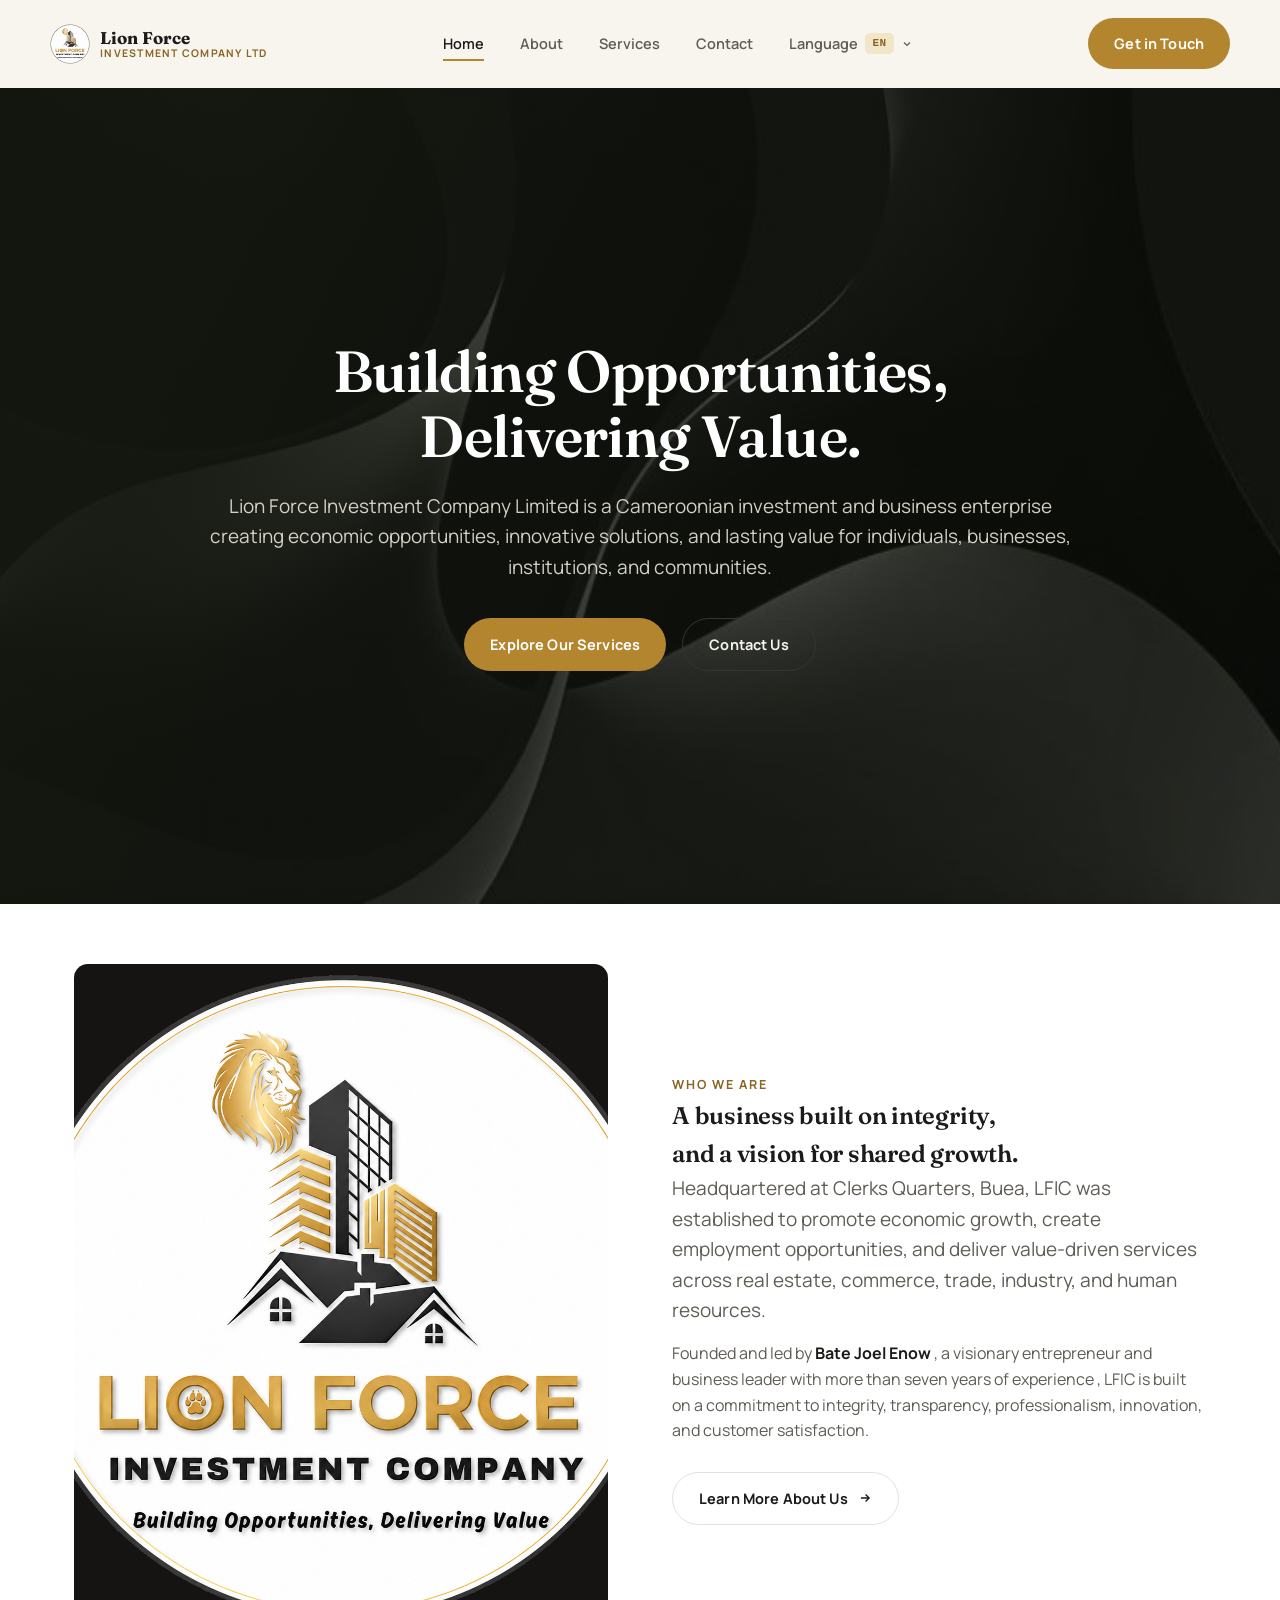
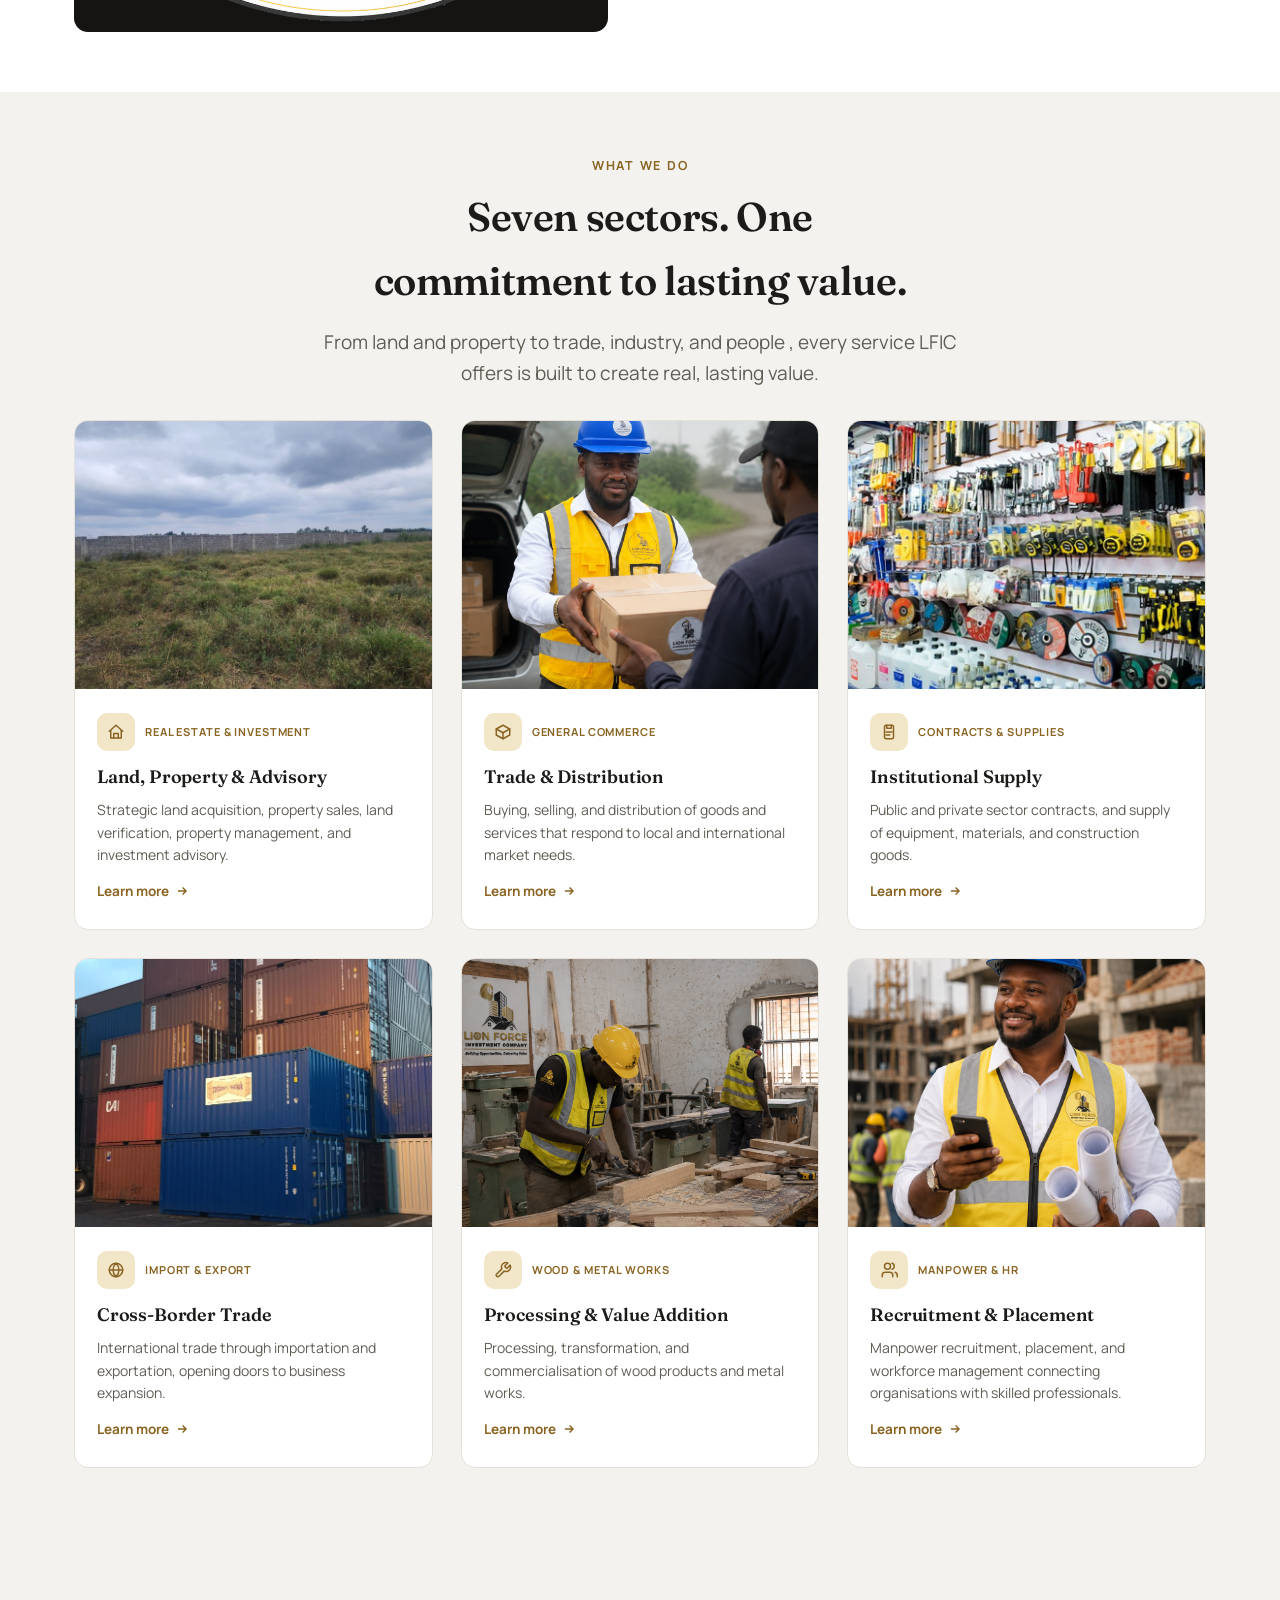
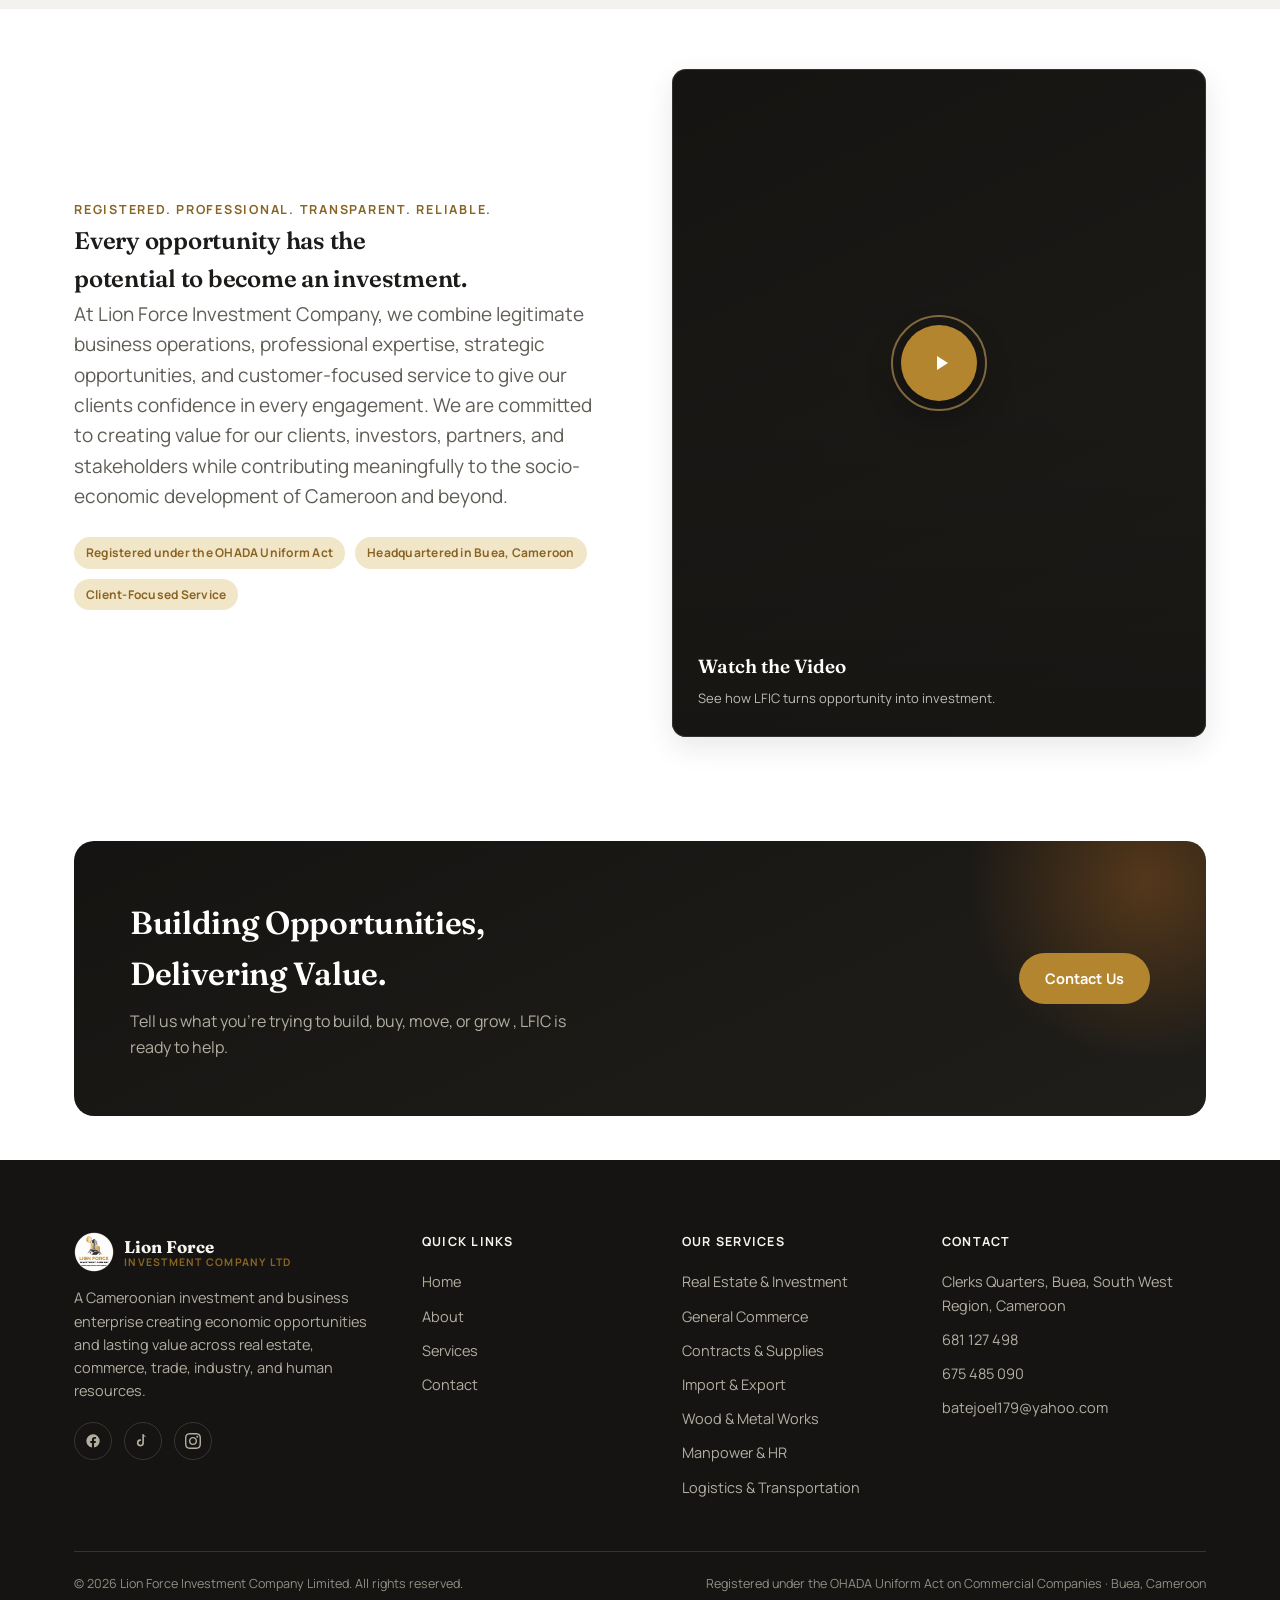
==== commit c0b8ab9f: "Sixth Commit" ====
--- a/index.html
+++ b/index.html
@@ -4,7 +4,7 @@
 <meta charset="UTF-8">
 <meta name="viewport" content="width=device-width, initial-scale=1">
 <title data-i18n="meta.homeTitle">Lion Force Investment Company Ltd | Building Opportunities, Delivering Value</title>
-<meta name="description" data-i18n-content="meta.homeDesc" content="Lion Force Investment Company Limited (L.F.I.C Ltd) is a Cameroonian investment and business enterprise operating in real estate, commerce, trade, industry, and human resources — based in Buea, South West Region.">
+<meta name="description" data-i18n-content="meta.homeDesc" content="Lion Force Investment Company Limited (L.F.I.C Ltd) is a Cameroonian investment and business enterprise operating in real estate, commerce, trade, industry, and human resources , based in Buea, South West Region.">
 <link rel="canonical" href="https://lionforceinvestment.com/">
 <link rel="icon" type="image/png" href="assets/images/logo.png">
 <link rel="preconnect" href="https://fonts.googleapis.com">
@@ -15,7 +15,7 @@
 <meta property="og:type" content="website">
 <meta property="og:site_name" content="Lion Force Investment Company Ltd">
 <meta property="og:title" content="Lion Force Investment Company Ltd | Building Opportunities, Delivering Value">
-<meta property="og:description" content="Lion Force Investment Company Limited (L.F.I.C Ltd) is a Cameroonian investment and business enterprise operating in real estate, commerce, trade, industry, and human resources — based in Buea, South West Region.">
+<meta property="og:description" content="Lion Force Investment Company Limited (L.F.I.C Ltd) is a Cameroonian investment and business enterprise operating in real estate, commerce, trade, industry, and human resources , based in Buea, South West Region.">
 <meta property="og:url" content="https://lionforceinvestment.com/">
 <meta property="og:image" content="https://lionforceinvestment.com/assets/images/hero-home.jpg">
 <meta name="twitter:card" content="summary_large_image">
@@ -28,7 +28,7 @@
   "alternateName": "LFIC",
   "url": "https://lionforceinvestment.com/",
   "logo": "https://lionforceinvestment.com/assets/images/logo.png",
-  "description": "Lion Force Investment Company Limited (L.F.I.C Ltd) is a Cameroonian investment and business enterprise operating in real estate, commerce, trade, industry, and human resources — based in Buea, South West Region.",
+  "description": "Lion Force Investment Company Limited (L.F.I.C Ltd) is a Cameroonian investment and business enterprise operating in real estate, commerce, trade, industry, and human resources , based in Buea, South West Region.",
   "address": {
     "@type": "PostalAddress",
     "streetAddress": "Clerks Quarters",
@@ -135,7 +135,7 @@
         <span class="eyebrow" data-i18n="home.storyEyebrow">Who We Are</span>
         <h2 data-i18n="home.storyTitle">A business built on integrity, and a vision for shared growth.</h2>
         <p class="text-lead" data-i18n="home.storyLead">Headquartered at Clerks Quarters, Buea, LFIC was established to promote economic growth, create employment opportunities, and deliver value-driven services across real estate, commerce, trade, industry, and human resources.</p>
-        <p style="margin-top:16px;color:var(--ink-soft);" data-i18n-html="home.storyFounderHtml">Founded and led by <strong style="color:var(--ink);">Bate Joel Enow</strong> — a visionary entrepreneur and business leader with more than seven years of experience — LFIC is built on a commitment to integrity, transparency, professionalism, innovation, and customer satisfaction.</p>
+        <p style="margin-top:16px;color:var(--ink-soft);" data-i18n-html="home.storyFounderHtml">Founded and led by <strong style="color:var(--ink);">Bate Joel Enow</strong> , a visionary entrepreneur and business leader with more than seven years of experience , LFIC is built on a commitment to integrity, transparency, professionalism, innovation, and customer satisfaction.</p>
         <a href="about.html" class="btn btn--ghost" style="margin-top:28px;">
           <span data-i18n="home.storyBtn">Learn More About Us</span>
           <svg width="14" height="14" viewBox="0 0 24 24" fill="none" stroke="currentColor" stroke-width="2.4"><path d="M5 12h14M13 6l6 6-6 6"/></svg>
@@ -149,7 +149,7 @@
       <div class="section-head section-head--center reveal">
         <span class="eyebrow" data-i18n="home.servicesEyebrow">What We Do</span>
         <h2 data-i18n="home.servicesTitle">Seven sectors. One commitment to lasting value.</h2>
-        <p class="text-lead" style="margin:0 auto;" data-i18n="home.servicesLead">From land and property to trade, industry, and people — every service LFIC offers is built to create real, lasting value.</p>
+        <p class="text-lead" style="margin:0 auto;" data-i18n="home.servicesLead">From land and property to trade, industry, and people , every service LFIC offers is built to create real, lasting value.</p>
       </div>
       <div class="grid grid--3 reveal-stagger">
         <a href="services.html#real-estate" class="service-card reveal" style="--i:0">
@@ -267,7 +267,7 @@
       <div class="cta-band reveal">
         <div>
           <h2 data-i18n="home.ctaTitle">Building Opportunities, Delivering Value.</h2>
-          <p data-i18n="home.ctaLead">Tell us what you're trying to build, buy, move, or grow — LFIC is ready to help.</p>
+          <p data-i18n="home.ctaLead">Tell us what you're trying to build, buy, move, or grow , LFIC is ready to help.</p>
         </div>
         <a href="contact.html" class="btn btn--primary" data-i18n="home.ctaBtn">Contact Us</a>
       </div>
--- a/assets/css/style.css
+++ b/assets/css/style.css
@@ -1,5 +1,5 @@
 /* ============================================================
-   Lion Force Investment Company Ltd — Design System
+   Lion Force Investment Company Ltd , Design System
    Light theme. Fonts: Fraunces (display) + Manrope (body/UI).
    ============================================================ */
 
@@ -10,7 +10,7 @@
   --surface-2:#f4f2ee;
   --surface-3:#eae7e0;
 
-  /* Ash (text + neutrals — warm grey, no green bias) */
+  /* Ash (text + neutrals , warm grey, no green bias) */
   --ink:#1c1b19;
   --ink-soft:#5f5c54;
   --ink-faint:#928e83;
@@ -330,7 +330,7 @@
   .nav-lang:hover .lang-menu{max-height:0;}
   .nav-lang.is-open .lang-menu{max-height:140px;padding:4px 0 8px 12px;}
   /* the shared (desktop) hover/open rule below sets a translate() on .lang-menu
-     that outranks the plain "transform:none" above (3 classes vs. 1) — pin it
+     that outranks the plain "transform:none" above (3 classes vs. 1) , pin it
      back down so the dropdown stays put under the toggle instead of sliding
      off sideways over the page content. */
   .nav-lang:hover .lang-menu,
@@ -398,7 +398,6 @@
   .brand{gap:8px;}
   .brand-mark{width:34px;height:34px;}
   .brand-text strong{font-size:15px;}
-  .brand-text span{display:none;}
   .nav{padding:14px 18px;}
   .nav-cta{gap:8px;}
 }
@@ -630,7 +629,7 @@
 .icon-badge--sm{width:38px;height:38px;border-radius:10px;margin-bottom:0;}
 .icon-badge--sm svg{width:18px;height:18px;stroke-width:2;}
 
-/* ash variant — used where a second, still-neutral badge tone is wanted */
+/* ash variant , used where a second, still-neutral badge tone is wanted */
 .icon-badge--ash{background:var(--ash-tint);}
 .icon-badge--ash svg{stroke:var(--ink);}
 
@@ -785,6 +784,7 @@
 .form-status{font-size:14px;font-weight:600;}
 .form-status.is-success{color:var(--success);}
 .form-status.is-error{color:var(--error);}
+.form-status-link{text-decoration:underline;text-underline-offset:2px;color:inherit;}
 .contact-form button[disabled]{opacity:.65;cursor:progress;}
 
 /* ---------- footer ---------- */
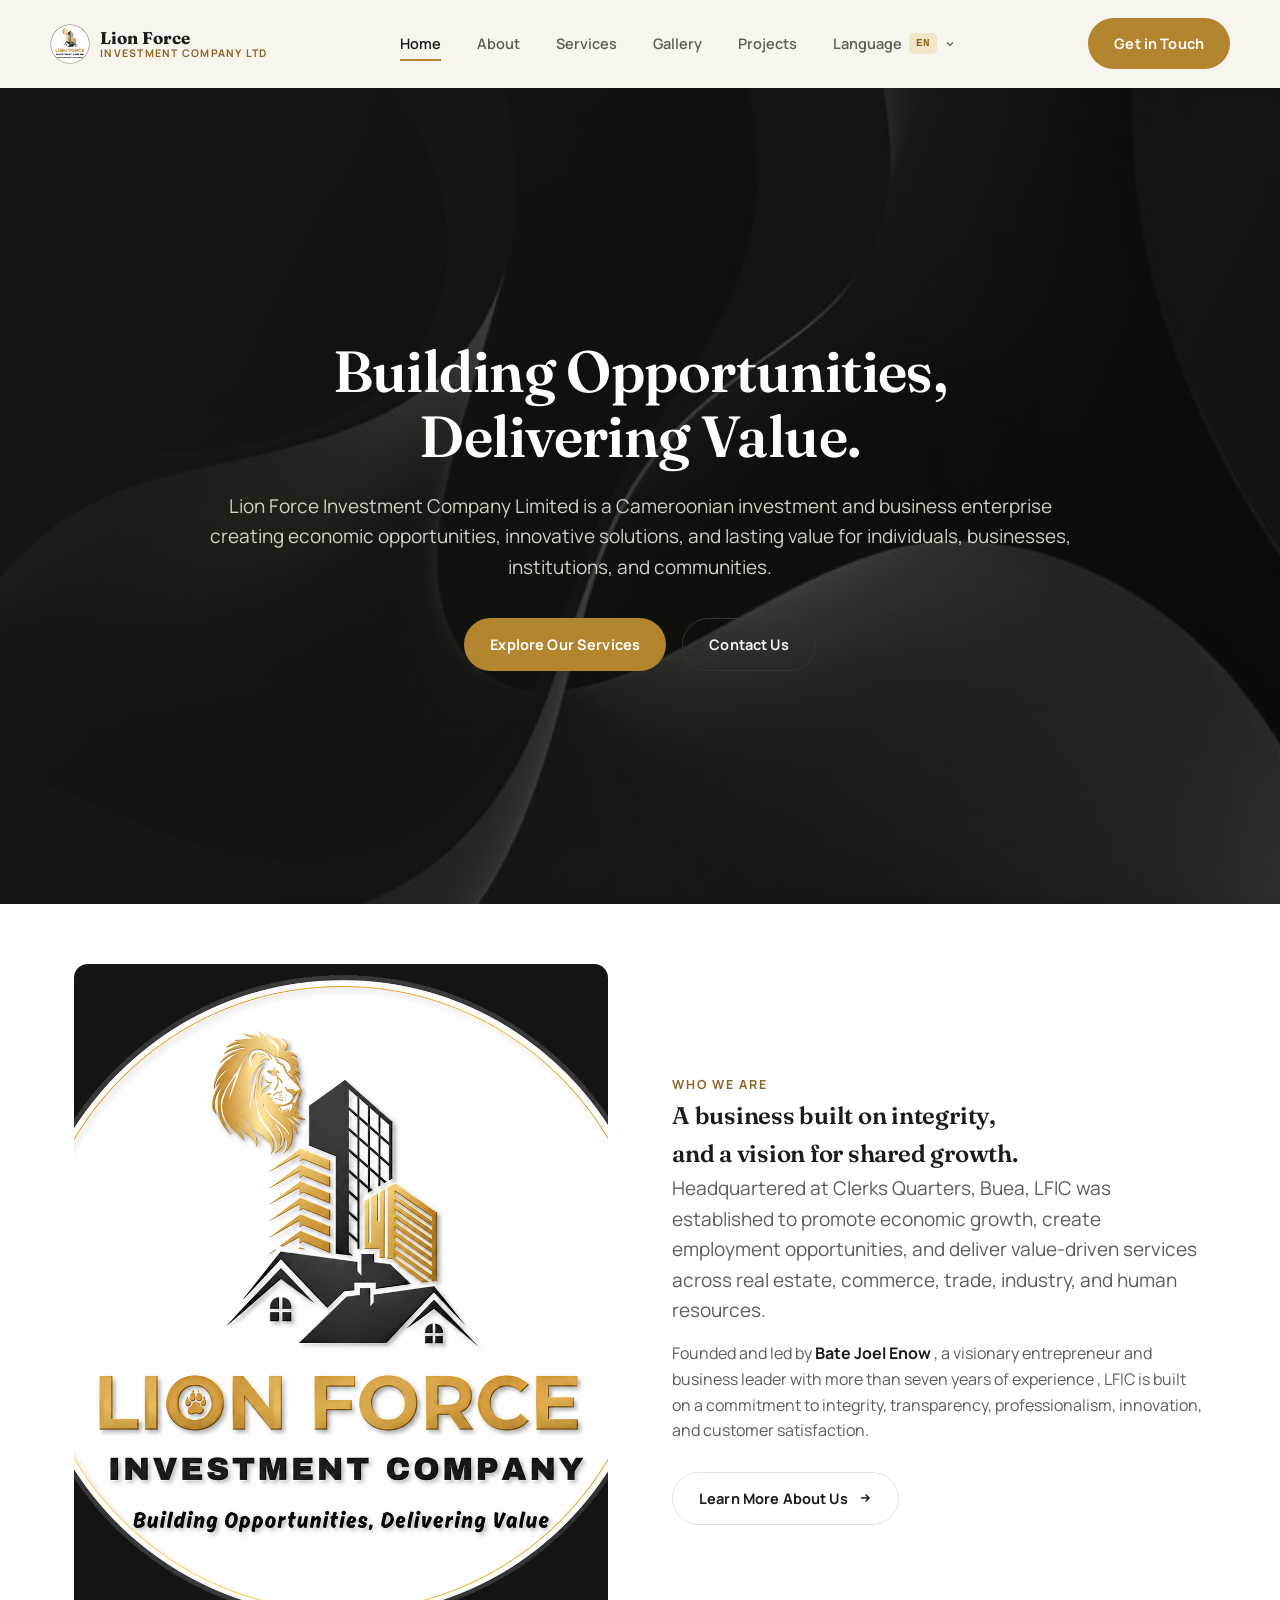
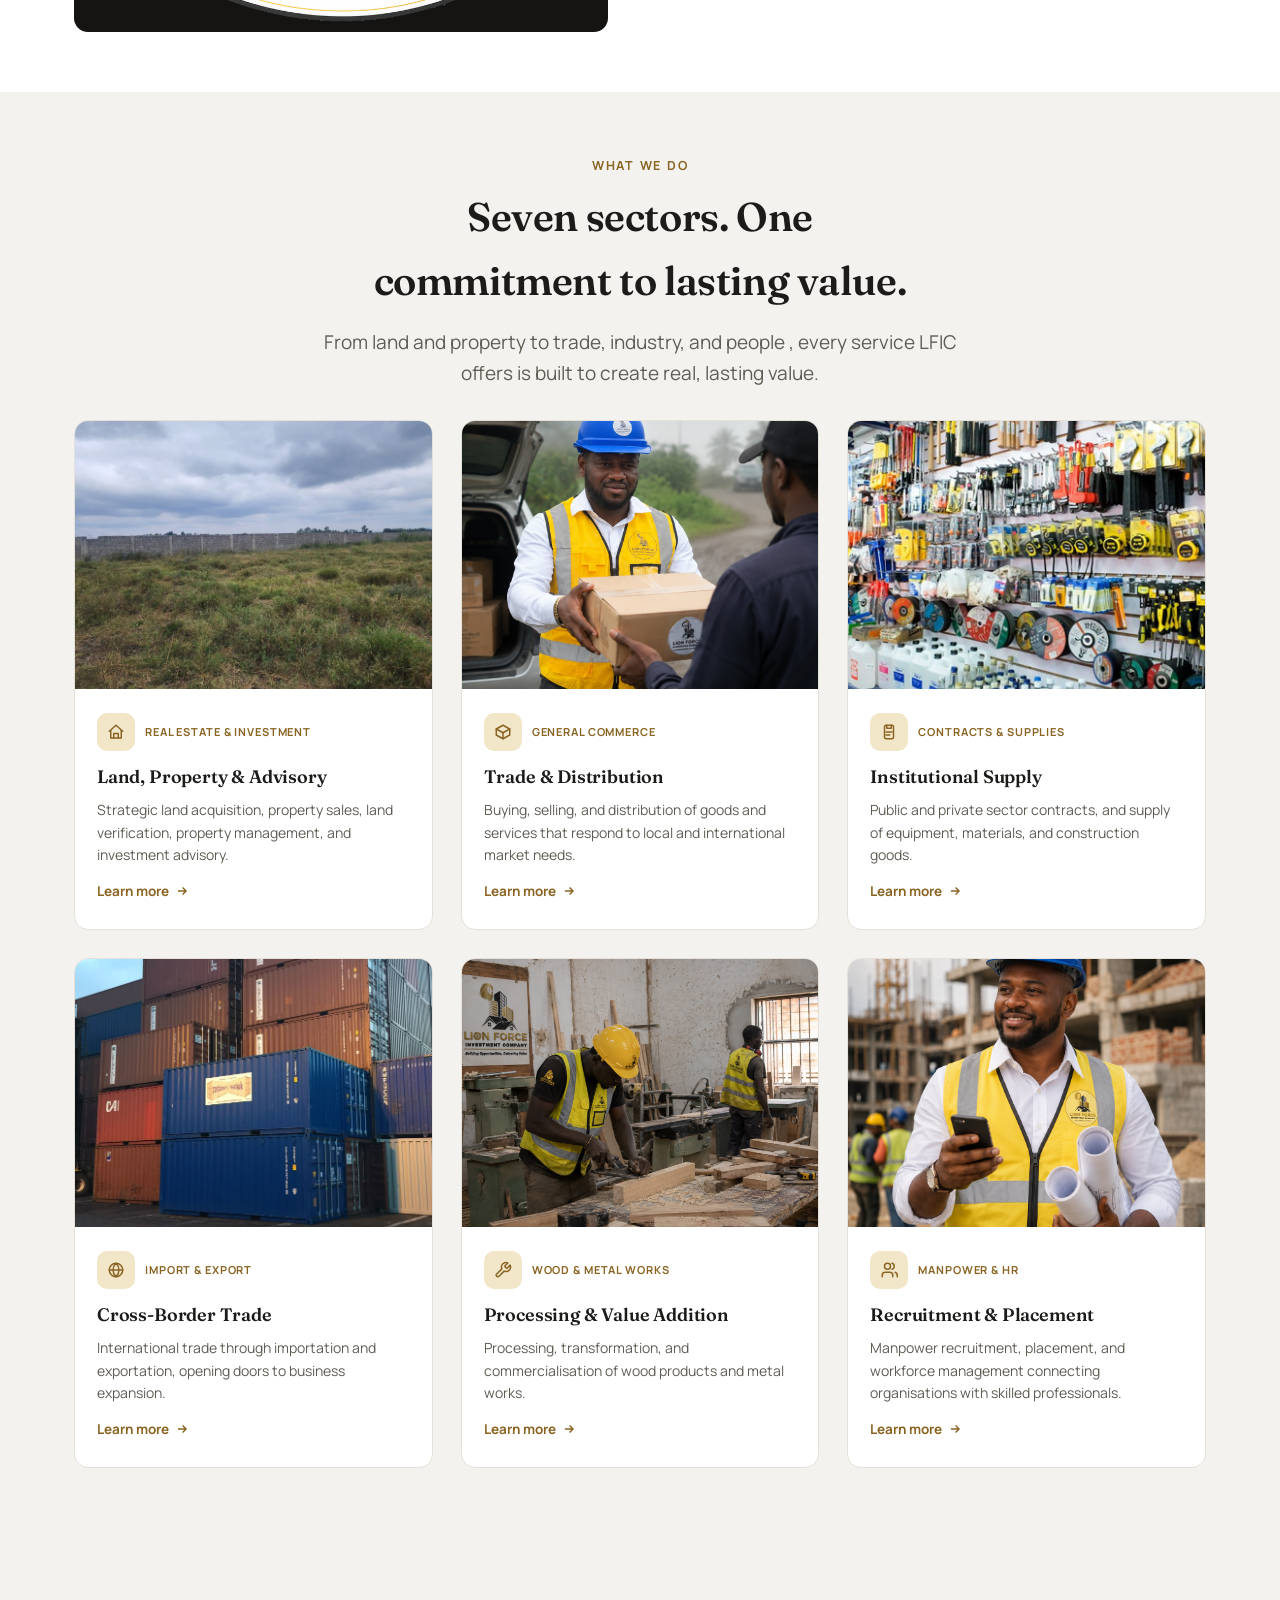
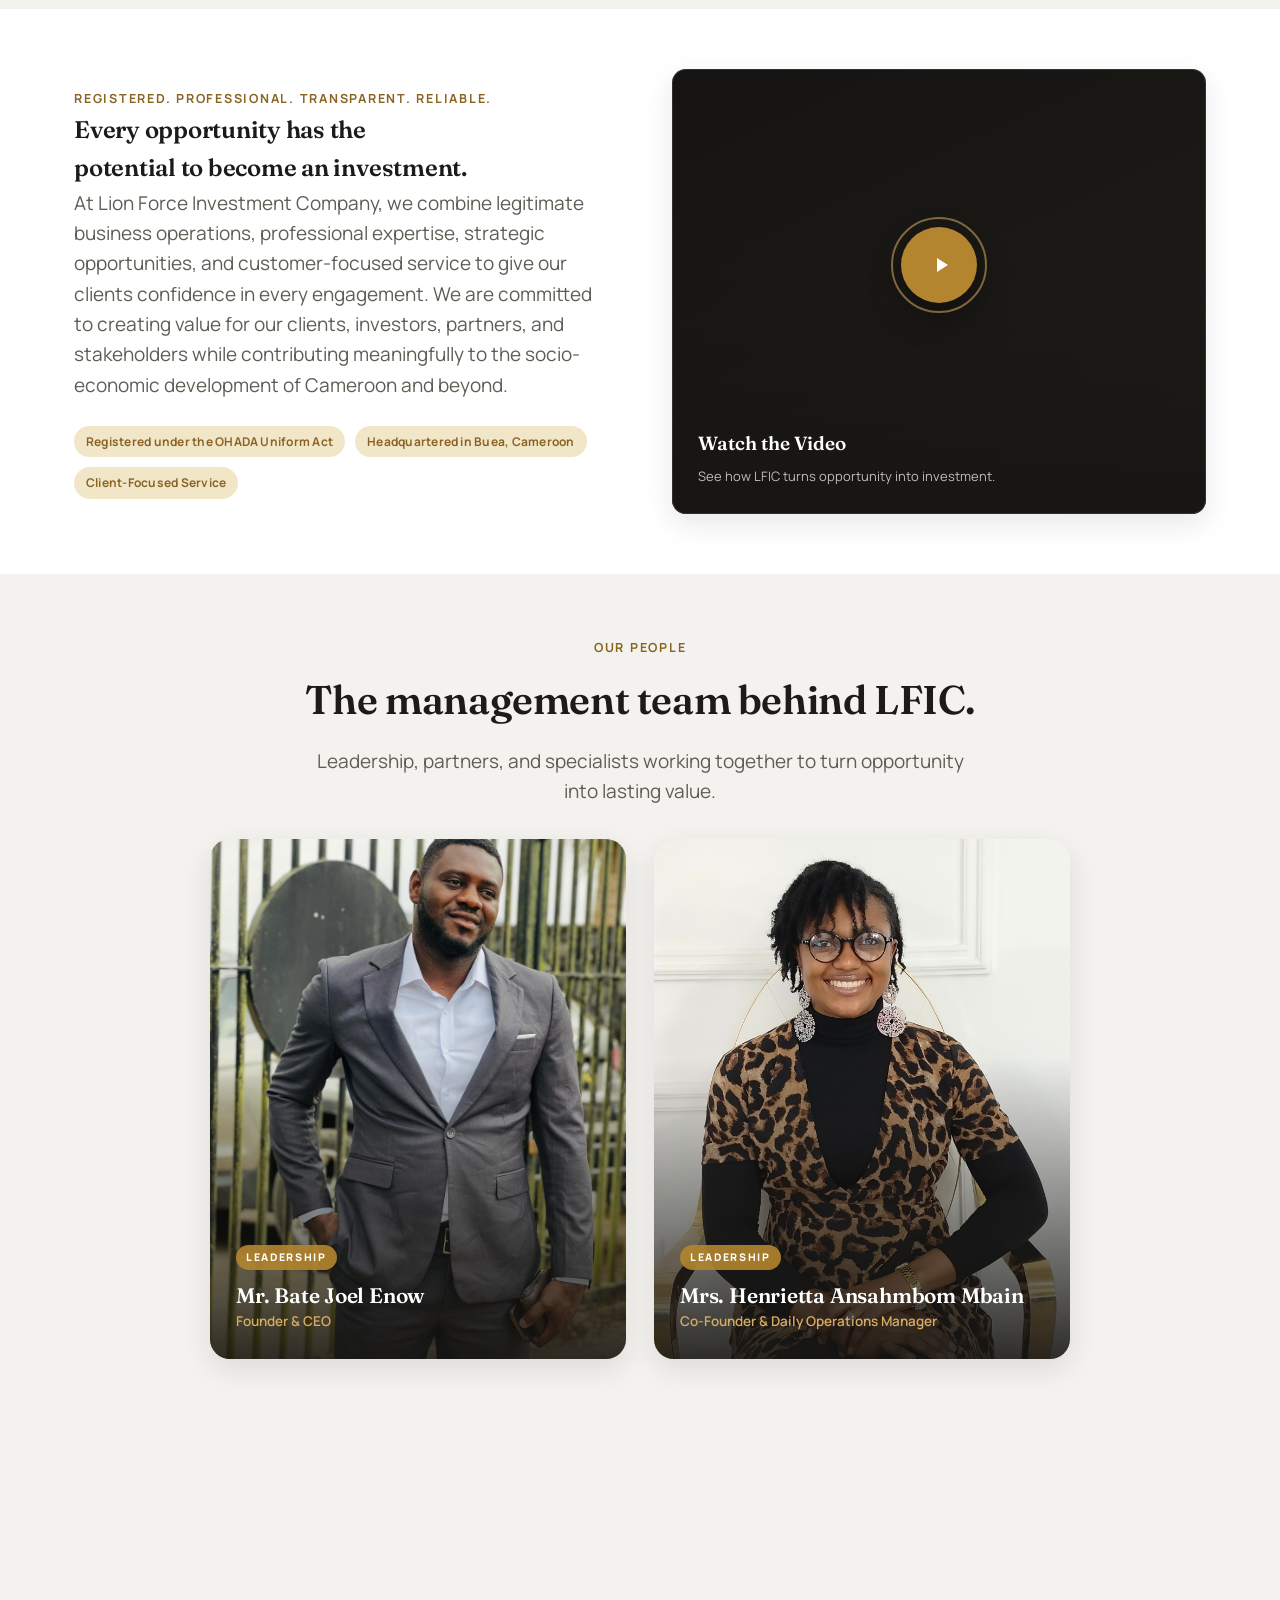
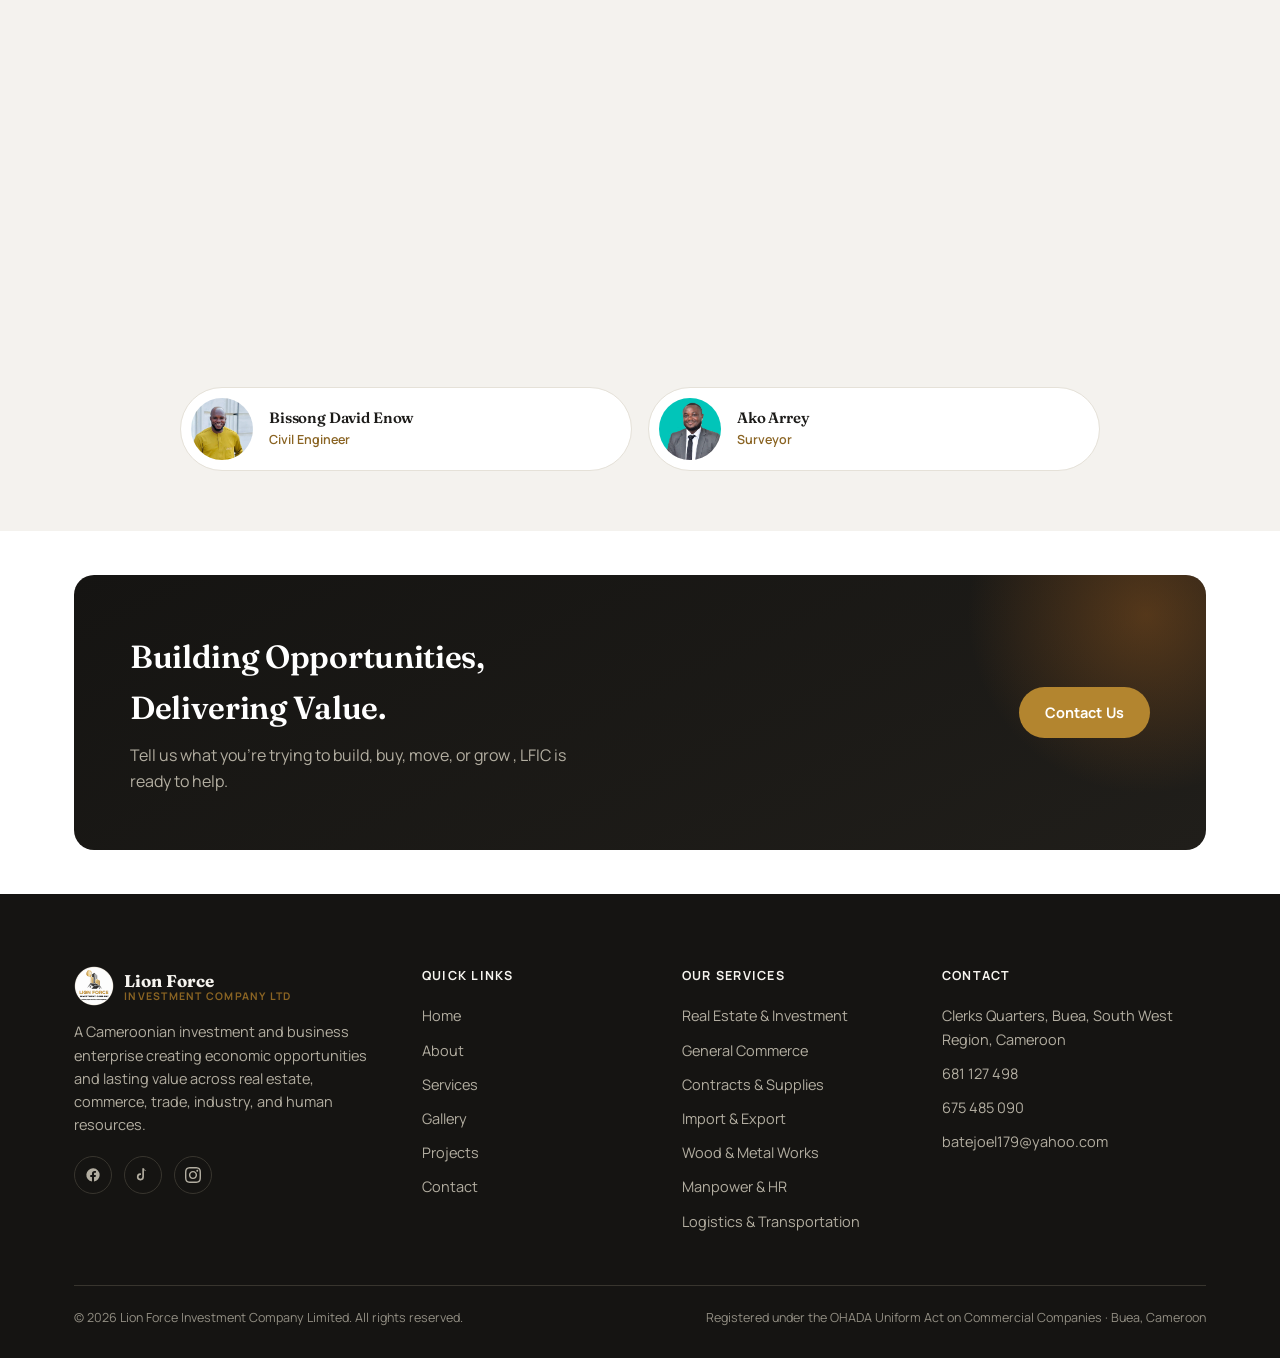
==== commit 8979773c: "Add gallery, projects, and management team sections; mobile layout fixes" ====
--- a/index.html
+++ b/index.html
@@ -75,7 +75,8 @@
       <a href="index.html" data-i18n="common.navHome">Home</a>
       <a href="about.html" data-i18n="common.navAbout">About</a>
       <a href="services.html" data-i18n="common.navServices">Services</a>
-      <a href="contact.html" data-i18n="common.navContact">Contact</a>
+      <a href="gallery.html" data-i18n="common.navGallery">Gallery</a>
+      <a href="projects.html" data-i18n="common.navProjects">Projects</a>
       <div class="nav-lang">
         <button type="button" class="lang-toggle" aria-haspopup="true" aria-expanded="false">
           <span data-i18n="common.navLanguage">Language</span>
@@ -151,7 +152,7 @@
         <h2 data-i18n="home.servicesTitle">Seven sectors. One commitment to lasting value.</h2>
         <p class="text-lead" style="margin:0 auto;" data-i18n="home.servicesLead">From land and property to trade, industry, and people , every service LFIC offers is built to create real, lasting value.</p>
       </div>
-      <div class="grid grid--3 reveal-stagger">
+      <div class="grid grid--3 grid--services reveal-stagger">
         <a href="services.html#real-estate" class="service-card reveal" style="--i:0">
           <div class="media"><img src="assets/images/service-real-estate.jpg" data-ph="service-real-estate.jpg" alt="Real estate and investment services" loading="lazy"></div>
           <div class="service-card-body">
@@ -247,7 +248,7 @@
         </div>
       </div>
       <div class="split-media">
-        <button type="button" class="video-card" id="videoTrigger" aria-haspopup="dialog" aria-label="Play video" data-i18n-aria-label="home.videoAria">
+        <button type="button" class="video-card" aria-haspopup="dialog" aria-label="Play video" data-i18n-aria-label="home.videoAria">
           <video class="video-card-preview" data-src="assets/videos/explanation-video.mp4" muted loop playsinline preload="none"></video>
           <span class="video-card-scrim"></span>
           <span class="video-card-play">
@@ -262,6 +263,105 @@
     </div>
   </section>
 
+  <section class="section section--alt">
+    <div class="container">
+      <div class="section-head section-head--center reveal">
+        <span class="eyebrow" data-i18n="home.teamEyebrow">Our People</span>
+        <h2 data-i18n="home.teamTitle">The management team behind LFIC.</h2>
+        <p class="text-lead" style="margin:0 auto;" data-i18n="home.teamLead">Leadership, partners, and specialists working together to turn opportunity into lasting value.</p>
+      </div>
+
+      <!-- Tier 1 , leadership: two large feature portraits -->
+      <div class="team-lead reveal">
+        <article class="team-figure team-figure--lead">
+          <div class="team-figure-media">
+            <img src="assets/gallery/management/bate-joel-enow.jpeg" alt="Bate Joel Enow, Founder and CEO of LFIC" loading="lazy">
+          </div>
+          <div class="team-figure-body">
+            <span class="team-rank" data-i18n="home.teamRankLeadership">Leadership</span>
+            <h3>Mr. Bate Joel Enow</h3>
+            <p data-i18n="home.roleFounderCeo">Founder &amp; CEO</p>
+          </div>
+        </article>
+        <article class="team-figure team-figure--lead">
+          <div class="team-figure-media">
+            <img src="assets/gallery/management/henrietta-ansahmbom-mbain.jpeg" alt="Henrietta Ansahmbom Mbain, Co-Founder and Daily Operations Manager" loading="lazy">
+          </div>
+          <div class="team-figure-body">
+            <span class="team-rank" data-i18n="home.teamRankLeadership">Leadership</span>
+            <h3>Mrs. Henrietta Ansahmbom Mbain</h3>
+            <p data-i18n="home.roleCofounder">Co-Founder &amp; Daily Operations Manager</p>
+          </div>
+        </article>
+      </div>
+
+      <!-- Tier 2 , partners: three staggered portraits -->
+      <div class="team-tier-label reveal"><span data-i18n="home.teamRankPartners">Partners</span></div>
+      <div class="team-partners reveal-stagger">
+        <article class="team-figure team-figure--partner reveal" style="--i:0">
+          <div class="team-figure-media">
+            <img src="assets/gallery/management/rosaline-mbain.jpeg" alt="Dr. Rosaline Mbain, Partner at LFIC" loading="lazy">
+          </div>
+          <div class="team-figure-body">
+            <h3>Dr. Rosaline Mbain</h3>
+            <p data-i18n="home.rolePartner">Partner</p>
+          </div>
+        </article>
+        <article class="team-figure team-figure--partner reveal" style="--i:1">
+          <div class="team-figure-media">
+            <img src="assets/gallery/management/raymonda-nafoin-mbain.jpeg" alt="Raymonda Nafoin Mbain, Partner at LFIC" loading="lazy">
+          </div>
+          <div class="team-figure-body">
+            <h3>Mrs. Raymonda Nafoin Mbain</h3>
+            <p data-i18n="home.rolePartner">Partner</p>
+          </div>
+        </article>
+        <article class="team-figure team-figure--partner reveal" style="--i:2">
+          <div class="team-figure-media">
+            <img src="assets/gallery/management/ewang-miriam-mechane.jpeg" alt="Ewang Miriam Mechane, Partner at LFIC" loading="lazy">
+          </div>
+          <div class="team-figure-body">
+            <h3>Ewang Miriam Mechane</h3>
+            <p data-i18n="home.rolePartner">Partner</p>
+          </div>
+        </article>
+      </div>
+
+      <!-- Tier 3 , specialists: compact horizontal cards -->
+      <div class="team-tier-label reveal"><span data-i18n="home.teamRankSpecialists">Specialists &amp; Advisors</span></div>
+      <div class="team-specialists reveal-stagger">
+        <article class="team-chip reveal" style="--i:0">
+          <img src="assets/gallery/management/agbor-ernest-tambia.jpeg" alt="Agbor Ernest Tambia, Legal Advisor" loading="lazy">
+          <div>
+            <h3>Barrister Agbor Ernest Tambia</h3>
+            <p data-i18n="home.roleLegal">Legal Advisor</p>
+          </div>
+        </article>
+        <article class="team-chip reveal" style="--i:1">
+          <img src="assets/gallery/management/sally-nanyongo-nalionge-mbua.jpeg" alt="Sally Nanyongo Nalionge Mbua, Communications and Marketing Engineer" loading="lazy">
+          <div>
+            <h3>Sally Nanyongo Nalionge Mbua</h3>
+            <p data-i18n="home.roleComms">Communications &amp; Marketing Engineer</p>
+          </div>
+        </article>
+        <article class="team-chip reveal" style="--i:2">
+          <img src="assets/gallery/management/bissong-david-enow.jpeg" alt="Bissong David Enow, Civil Engineer" loading="lazy">
+          <div>
+            <h3>Bissong David Enow</h3>
+            <p data-i18n="home.roleCivil">Civil Engineer</p>
+          </div>
+        </article>
+        <article class="team-chip reveal" style="--i:3">
+          <img src="assets/gallery/management/ako-arrey.jpeg" alt="Ako Arrey, Surveyor" loading="lazy">
+          <div>
+            <h3>Ako Arrey</h3>
+            <p data-i18n="home.roleSurveyor">Surveyor</p>
+          </div>
+        </article>
+      </div>
+    </div>
+  </section>
+
   <section class="section--tight">
     <div class="container">
       <div class="cta-band reveal">
@@ -297,6 +397,8 @@
           <a href="index.html" data-i18n="common.navHome">Home</a>
           <a href="about.html" data-i18n="common.navAbout">About</a>
           <a href="services.html" data-i18n="common.navServices">Services</a>
+          <a href="gallery.html" data-i18n="common.navGallery">Gallery</a>
+          <a href="projects.html" data-i18n="common.navProjects">Projects</a>
           <a href="contact.html" data-i18n="common.navContact">Contact</a>
         </div>
       </div>
@@ -339,7 +441,7 @@
     <button type="button" class="video-modal-close" data-close-video aria-label="Close video" data-i18n-aria-label="home.videoCloseAria">
       <svg viewBox="0 0 24 24" fill="none" stroke="currentColor" stroke-width="2.4"><path d="M18 6 6 18M6 6l12 12"/></svg>
     </button>
-    <video class="video-modal-player" id="videoPlayer" data-src="assets/videos/explanation-video.mp4" controls playsinline></video>
+    <video class="video-modal-player" id="videoPlayer" controls playsinline></video>
   </div>
 </div>
 
--- a/assets/css/style.css
+++ b/assets/css/style.css
@@ -574,11 +574,24 @@
 .grid--2{grid-template-columns:repeat(2,1fr);}
 .grid--3{grid-template-columns:repeat(3,1fr);}
 .grid--4{grid-template-columns:repeat(4,1fr);}
+.grid--5{grid-template-columns:repeat(4,1fr);gap:20px;}
+/* property cards carry a caption and an enquiry button, so they need more
+   room per card than the plain gallery tiles do */
+.grid--projects{grid-template-columns:repeat(4,1fr);gap:22px;}
+@media (max-width:1100px){
+  .grid--5,.grid--projects{grid-template-columns:repeat(3,1fr);}
+}
 @media (max-width:920px){
   .grid--3,.grid--4{grid-template-columns:repeat(2,1fr);}
 }
 @media (max-width:640px){
-  .grid--2,.grid--3,.grid--4{grid-template-columns:1fr;}
+  .grid--2,.grid--3{grid-template-columns:1fr;}
+  /* service cards stay 2-up on phones , they're image-led and read fine
+     narrow, unlike the contact cards which hold long emails/addresses */
+  .grid--services{grid-template-columns:repeat(2,1fr);gap:14px;}
+  .grid--4{grid-template-columns:repeat(3,1fr);gap:12px;}
+  .grid--5{grid-template-columns:repeat(3,1fr);gap:10px;}
+  .grid--projects{grid-template-columns:repeat(2,1fr);gap:14px;}
 }
 
 /* ---------- split layout (image + text) ---------- */
@@ -593,6 +606,9 @@
 @media (max-width:860px){
   .split{grid-template-columns:1fr;gap:36px;}
   .split.reverse .split-media{order:0;}
+  /* stacked full-width, a 4:5 portrait runs nearly the full viewport height
+     , go landscape so the image stays a band rather than a whole screen */
+  .split-media .media{aspect-ratio:16/10;}
 }
 
 /* ---------- cards ---------- */
@@ -666,6 +682,18 @@
 .service-card-link svg{width:14px;height:14px;transition:transform var(--dur-fast) var(--ease);}
 .service-card:hover .service-card-link svg{transform:translateX(4px);}
 
+@media (max-width:640px){
+  /* two-up on phones , tighten the internals so the narrower card
+     doesn't read as mostly padding */
+  .grid--services .service-card-body{padding:14px 13px 16px;}
+  .grid--services .service-card-head{gap:7px;margin-bottom:8px;}
+  .grid--services .service-card-body .tag{font-size:9.5px;letter-spacing:.05em;}
+  .grid--services .service-card-body h3{font-size:14.5px;margin-bottom:5px;}
+  .grid--services .service-card-body p{font-size:12px;line-height:1.5;}
+  .grid--services .service-card-link{font-size:11.5px;margin-top:10px;gap:4px;}
+  .grid--services .icon-badge--sm{display:none;}
+}
+
 /* full service section (services page) */
 .service-block{padding:64px 0;border-bottom:1px solid var(--line);}
 .service-block:last-child{border-bottom:none;}
@@ -677,6 +705,193 @@
 .value-card .icon-badge svg{stroke:var(--ink);}
 .value-card:hover .icon-badge{background:var(--dark);}
 .value-card:hover .icon-badge svg{stroke:var(--on-dark);}
+
+/* ---------- management team (home) ----------
+   Deliberately three different card *forms* rather than one grid repeated:
+   large overlay portraits for leadership, staggered mid-size cards for
+   partners, and compact horizontal chips for specialists , so the visual
+   weight of each tier reads as its place in the hierarchy. */
+.team-lead{
+  display:grid;
+  grid-template-columns:repeat(2,1fr);
+  gap:28px;
+  max-width:860px;
+  margin:0 auto;
+}
+.team-figure{position:relative;}
+.team-figure-media{
+  position:relative;
+  overflow:hidden;
+  border-radius:var(--radius-lg);
+  background:var(--surface-3);
+  box-shadow:var(--shadow-md);
+}
+.team-figure-media img{
+  width:100%;height:100%;
+  object-fit:cover;
+  object-position:center 22%;
+  display:block;
+  transition:transform 1.1s var(--ease);
+}
+.team-figure:hover .team-figure-media img{transform:scale(1.06);}
+.team-figure-media::after{
+  content:"";
+  position:absolute;inset:0;
+  background:linear-gradient(180deg,rgba(21,20,18,0) 42%,rgba(21,20,18,.88) 100%);
+}
+
+/* tier 1 , leadership: caption sits over the portrait */
+.team-figure--lead .team-figure-media{aspect-ratio:4/5;}
+.team-figure--lead .team-figure-body{
+  position:absolute; left:0; right:0; bottom:0;
+  padding:26px;
+  z-index:1;
+  color:#fff;
+}
+.team-figure--lead .team-figure-body h3{
+  color:#fff;
+  font-size:21px;
+  line-height:1.25;
+  margin-bottom:3px;
+}
+.team-figure--lead .team-figure-body p{
+  font-size:13.5px;
+  font-weight:600;
+  color:var(--accent-light);
+}
+.team-rank{
+  display:inline-block;
+  font-size:10.5px;
+  font-weight:800;
+  letter-spacing:.16em;
+  text-transform:uppercase;
+  color:#fff;
+  background:rgba(179,133,47,.9);
+  padding:4px 10px;
+  border-radius:999px;
+  margin-bottom:12px;
+}
+
+/* tier divider label */
+.team-tier-label{
+  display:flex;
+  align-items:center;
+  gap:18px;
+  margin:56px 0 26px;
+}
+.team-tier-label span{
+  font-size:11.5px;
+  font-weight:800;
+  letter-spacing:.16em;
+  text-transform:uppercase;
+  color:var(--accent-dark);
+  flex:none;
+}
+.team-tier-label::before,.team-tier-label::after{
+  content:"";
+  height:1px;
+  background:var(--line);
+  flex:1;
+}
+
+/* tier 2 , partners: staggered so the row never reads as a plain grid */
+.team-partners{
+  display:grid;
+  grid-template-columns:repeat(3,1fr);
+  gap:26px;
+  max-width:920px;
+  margin:0 auto;
+  align-items:start;
+}
+.team-partners .team-figure:nth-child(even){margin-top:38px;}
+.team-figure--partner .team-figure-media{aspect-ratio:1/1;border-radius:var(--radius);}
+.team-figure--partner .team-figure-body{
+  position:absolute; left:0; right:0; bottom:0;
+  padding:18px;
+  z-index:1;
+  color:#fff;
+}
+.team-figure--partner .team-figure-body h3{color:#fff;font-size:16px;line-height:1.3;margin-bottom:2px;}
+.team-figure--partner .team-figure-body p{font-size:12px;font-weight:600;color:var(--accent-light);}
+
+/* tier 3 , specialists: compact horizontal chips, a different form again */
+.team-specialists{
+  display:grid;
+  grid-template-columns:repeat(2,1fr);
+  gap:16px;
+  max-width:920px;
+  margin:0 auto;
+}
+.team-chip{
+  display:flex;
+  align-items:center;
+  gap:16px;
+  background:var(--surface);
+  border:1px solid var(--line);
+  border-radius:999px;
+  padding:10px 22px 10px 10px;
+  transition:transform var(--dur-fast) var(--ease), box-shadow var(--dur-fast) var(--ease), border-color var(--dur-fast);
+}
+.team-chip:hover{transform:translateY(-3px);box-shadow:var(--shadow-md);border-color:var(--accent-light);}
+.team-chip img{
+  width:62px;height:62px;
+  flex:none;
+  border-radius:50%;
+  object-fit:cover;
+  object-position:center 22%;
+}
+.team-chip h3{font-size:15px;line-height:1.3;margin-bottom:2px;}
+.team-chip p{font-size:12.5px;font-weight:600;color:var(--accent-dark);}
+
+@media (max-width:860px){
+  .team-lead{gap:18px;}
+  .team-figure--lead .team-figure-body{padding:18px;}
+  .team-figure--lead .team-figure-body h3{font-size:16px;}
+  .team-figure--lead .team-figure-body p{font-size:12px;}
+  .team-rank{margin-bottom:8px;font-size:9.5px;padding:3px 8px;}
+  .team-partners{gap:16px;}
+  .team-partners .team-figure:nth-child(even){margin-top:24px;}
+  .team-specialists{grid-template-columns:1fr;}
+  .team-tier-label{margin:40px 0 20px;}
+}
+/* On phones the cards get small enough that an overlaid caption hides the
+   face it sits on , so drop the name/role out of the image and set it
+   underneath as ordinary text, and remove the scrim it needed. */
+@media (max-width:640px){
+  .team-figure--lead .team-figure-body,
+  .team-figure--partner .team-figure-body{
+    position:static;
+    padding:9px 2px 0;
+    color:inherit;
+  }
+  .team-figure--lead .team-figure-body h3,
+  .team-figure--partner .team-figure-body h3{
+    color:var(--ink);
+    font-size:13.5px;
+    line-height:1.3;
+    margin-bottom:1px;
+  }
+  .team-figure--lead .team-figure-body p,
+  .team-figure--partner .team-figure-body p{
+    color:var(--accent-dark);
+    font-size:11.5px;
+    line-height:1.35;
+  }
+  .team-figure-media::after{opacity:0;}
+  /* the pill badge reads as clutter once the caption is outside the image */
+  .team-rank{
+    background:none;
+    color:var(--accent-dark);
+    padding:0;
+    margin-bottom:3px;
+    font-size:9.5px;
+    letter-spacing:.14em;
+  }
+  .team-chip{padding:8px 16px 8px 8px;gap:12px;}
+  .team-chip img{width:52px;height:52px;}
+  .team-chip h3{font-size:13.5px;}
+  .team-chip p{font-size:11.5px;}
+}
 
 /* founder / people card */
 .people{
@@ -750,12 +965,20 @@
 .contact-card a,.contact-card p{font-size:15.5px;font-weight:600;color:var(--ink);}
 .contact-card a:hover{color:var(--accent-dark);}
 
+.map-media{aspect-ratio:21/9;}
 .map-frame{
   width:100%;height:100%;
   min-height:340px;
   border:0;
   border-radius:var(--radius);
   filter:grayscale(.25) contrast(1.05);
+}
+
+@media (max-width:640px){
+  /* double the mobile map height: half the width/height ratio of the
+     desktop 21/9 strip so it renders at ~2x the visible height at any
+     mobile width, instead of being clipped down to a thin sliver. */
+  .map-media{aspect-ratio:7/6;}
 }
 
 /* ---------- contact form ---------- */
@@ -861,12 +1084,12 @@
   letter-spacing:.02em;
 }
 
-/* ---------- video card (home) ---------- */
+/* ---------- video card (home + gallery) ---------- */
 .video-card{
   position:relative;
   display:block;
   width:100%;
-  aspect-ratio:4/5;
+  aspect-ratio:6/5;
   border-radius:var(--radius);
   overflow:hidden;
   border:none;
@@ -943,8 +1166,39 @@
 @media (prefers-reduced-motion:reduce){
   .video-card-play::after{animation:none;}
 }
-@media (max-width:860px){
-  .video-card{aspect-ratio:16/10;}
+
+/* smaller cards in the dense gallery grid need a proportionally smaller
+   play button and caption than the one large featured card on the homepage */
+.grid--5 .video-card-play,.grid--projects .video-card-play{width:46px;height:46px;}
+.grid--5 .video-card-play svg,.grid--projects .video-card-play svg{width:16px;height:16px;margin-left:2px;}
+.grid--5 .video-card-caption,.grid--projects .video-card-caption{padding:14px;}
+.grid--5 .video-card-caption strong,.grid--projects .video-card-caption strong{font-size:14px;margin-bottom:1px;}
+.grid--5 .video-card-caption span,.grid--projects .video-card-caption span{font-size:10.5px;}
+
+@media (max-width:640px){
+  /* 3-per-row on mobile means much smaller cards , the caption text
+     doesn't have room to breathe, so the play icon alone carries it.
+     Square them up to match the photo cards, otherwise the landscape
+     ratio leaves the tile too squat to read at this width. */
+  .grid--5 .video-card{aspect-ratio:1/1;}
+  .grid--5 .video-card-play{width:34px;height:34px;top:50%;}
+  .grid--5 .video-card-play svg{width:13px;height:13px;margin-left:1px;}
+  .grid--5 .video-card-play::after{display:none;}
+  .grid--5 .video-card-caption{display:none;}
+  /* properties sit 2-up so there IS room for the label , keep it, just
+     scale it (and the play button) down to suit the smaller tile */
+  .grid--projects .video-card{aspect-ratio:1/1;}
+  .grid--projects .video-card-play{width:40px;height:40px;top:44%;}
+  .grid--projects .video-card-play svg{width:14px;height:14px;margin-left:1px;}
+  .grid--projects .video-card-play::after{display:none;}
+  .grid--projects .video-card-caption{padding:10px;}
+  .grid--projects .video-card-caption strong{font-size:12px;}
+  .grid--projects .video-card-caption span{font-size:9.5px;}
+  .gallery-card-menu-toggle{width:24px;height:24px;}
+  .gallery-card-menu-toggle svg{width:12px;height:12px;}
+  .gallery-card-menu{top:6px;right:6px;}
+  .gallery-card-menu-panel{min-width:130px;padding:4px;}
+  .gallery-card-menu-item{padding:8px;font-size:12.5px;}
 }
 
 /* ---------- video modal (lightbox) ---------- */
@@ -1006,3 +1260,195 @@
   .video-modal{padding:0;}
   .video-modal-dialog{border-radius:0;aspect-ratio:auto;height:100%;max-width:100%;}
 }
+
+/* ---------- gallery: photo cards + lightbox ---------- */
+.gallery-photo-card{
+  position:relative;
+  display:block;
+  width:100%;
+  aspect-ratio:1/1;
+  border-radius:var(--radius);
+  overflow:hidden;
+  border:none;
+  padding:0;
+  cursor:pointer;
+  background:var(--surface-3);
+  box-shadow:var(--shadow-sm);
+  transition:transform var(--dur-fast) var(--ease), box-shadow var(--dur-fast) var(--ease);
+}
+.gallery-photo-card:hover{transform:translateY(-4px);box-shadow:var(--shadow-md);}
+.gallery-photo-card:focus-visible{outline:3px solid var(--accent-light);outline-offset:3px;}
+.gallery-photo-card img{
+  width:100%;height:100%;
+  object-fit:cover;
+  display:block;
+  transition:transform 1.1s var(--ease);
+}
+.gallery-photo-card:hover img{transform:scale(1.08);}
+.gallery-photo-card::after{
+  content:"";
+  position:absolute;inset:0;
+  background:linear-gradient(180deg,rgba(28,33,23,0) 60%,rgba(28,33,23,.4) 100%);
+  opacity:0;
+  transition:opacity var(--dur) var(--ease);
+  pointer-events:none;
+}
+.gallery-photo-card:hover::after{opacity:1;}
+
+/* ---------- gallery card "more options" menu (download / share) ----------
+   The menu button lives as a sibling of the card's own <button> (not nested
+   inside it , buttons can't nest), absolutely positioned over its corner via
+   this shared wrap element. Works the same for photo cards and video cards. */
+.gallery-photo-card-wrap,.video-card-wrap{position:relative;}
+.gallery-photo-card-wrap .gallery-photo-card,.video-card-wrap .video-card{width:100%;}
+.gallery-card-menu{position:absolute; top:10px; right:10px; z-index:5;}
+.gallery-card-menu-toggle{
+  width:30px;height:30px;
+  border-radius:50%;
+  background:rgba(21,20,18,.55);
+  color:#fff;
+  display:flex;align-items:center;justify-content:center;
+  backdrop-filter:blur(4px);
+  transition:background var(--dur-fast);
+}
+.gallery-card-menu-toggle:hover,
+.gallery-card-menu.is-open .gallery-card-menu-toggle{background:var(--accent);}
+.gallery-card-menu-toggle svg{width:15px;height:15px;}
+.gallery-card-menu-panel{
+  position:absolute; top:calc(100% + 8px); right:0;
+  min-width:152px;
+  background:var(--surface);
+  border:1px solid var(--line);
+  border-radius:var(--radius-sm);
+  box-shadow:var(--shadow-md);
+  padding:6px;
+  opacity:0; visibility:hidden;
+  transform:translateY(-6px);
+  transition:opacity var(--dur-fast) var(--ease), transform var(--dur-fast) var(--ease), visibility 0s linear var(--dur-fast);
+}
+.gallery-card-menu.is-open .gallery-card-menu-panel{
+  opacity:1; visibility:visible; transform:translateY(0);
+  transition:opacity var(--dur-fast) var(--ease), transform var(--dur-fast) var(--ease);
+}
+.gallery-card-menu-item{
+  display:flex; align-items:center; gap:10px;
+  width:100%;
+  padding:9px 10px;
+  border-radius:6px;
+  font-size:13.5px; font-weight:600; color:var(--ink-soft);
+  transition:background var(--dur-fast), color var(--dur-fast);
+}
+.gallery-card-menu-item svg{width:16px;height:16px;flex:none;}
+.gallery-card-menu-item:hover{background:var(--surface-2); color:var(--ink);}
+
+/* WhatsApp enquiry button under each property card */
+.wa-enquire{
+  display:flex;
+  align-items:center;
+  justify-content:center;
+  gap:8px;
+  margin-top:10px;
+  padding:9px 12px;
+  border-radius:999px;
+  border:1.5px solid #25d366;
+  color:#128c3f;
+  background:transparent;
+  font-size:12.5px;
+  font-weight:700;
+  line-height:1.2;
+  text-align:center;
+  transition:background var(--dur-fast), color var(--dur-fast), transform var(--dur-fast) var(--ease);
+}
+.wa-enquire svg{width:15px;height:15px;flex:none;}
+.wa-enquire:hover{background:#25d366;color:#fff;transform:translateY(-2px);}
+.wa-enquire:focus-visible{outline:3px solid var(--accent-light);outline-offset:2px;}
+@media (max-width:640px){
+  .wa-enquire{font-size:11px;padding:8px 8px;gap:5px;margin-top:8px;}
+  .wa-enquire svg{width:13px;height:13px;}
+}
+
+.gallery-toast{
+  position:fixed; left:50%; bottom:28px;
+  transform:translate(-50%,12px);
+  background:var(--dark);
+  color:var(--on-dark);
+  padding:12px 20px;
+  border-radius:999px;
+  font-size:14px;
+  font-weight:600;
+  box-shadow:var(--shadow-lg);
+  opacity:0;
+  z-index:300;
+  transition:opacity var(--dur) var(--ease), transform var(--dur) var(--ease);
+  pointer-events:none;
+}
+.gallery-toast.is-visible{opacity:1;transform:translate(-50%,0);}
+
+.photo-lightbox{
+  position:fixed; inset:0;
+  z-index:200;
+  display:flex;
+  align-items:center;
+  justify-content:center;
+  padding:24px;
+  opacity:0;
+  visibility:hidden;
+  transition:opacity var(--dur) var(--ease), visibility 0s linear var(--dur);
+}
+.photo-lightbox.is-open{
+  opacity:1;
+  visibility:visible;
+  transition:opacity var(--dur) var(--ease);
+}
+.photo-lightbox-backdrop{
+  position:absolute; inset:0;
+  background:rgba(12,11,10,.92);
+}
+.photo-lightbox-img{
+  position:relative;
+  z-index:1;
+  max-width:min(1100px,92vw);
+  max-height:86vh;
+  width:auto;height:auto;
+  border-radius:var(--radius);
+  box-shadow:var(--shadow-lg);
+  transform:scale(.96);
+  transition:transform var(--dur) var(--ease);
+}
+.photo-lightbox.is-open .photo-lightbox-img{transform:scale(1);}
+.photo-lightbox-close{
+  position:absolute; top:18px; right:18px;
+  z-index:2;
+  width:42px;height:42px;
+  border-radius:50%;
+  background:rgba(21,20,18,.7);
+  color:#fff;
+  display:flex;align-items:center;justify-content:center;
+  transition:background var(--dur-fast);
+}
+.photo-lightbox-close:hover{background:var(--accent);}
+.photo-lightbox-close svg{width:18px;height:18px;}
+.photo-lightbox-nav{
+  position:absolute; top:50%;
+  transform:translateY(-50%);
+  z-index:2;
+  width:52px;height:52px;
+  border-radius:50%;
+  background:rgba(21,20,18,.55);
+  color:#fff;
+  display:flex;align-items:center;justify-content:center;
+  transition:background var(--dur-fast);
+}
+.photo-lightbox-nav:hover{background:var(--accent);}
+.photo-lightbox-nav svg{width:22px;height:22px;}
+.photo-lightbox-prev{left:18px;}
+.photo-lightbox-next{right:18px;}
+
+@media (max-width:640px){
+  .photo-lightbox{padding:12px;}
+  .photo-lightbox-nav{width:44px;height:44px;}
+  .photo-lightbox-nav svg{width:18px;height:18px;}
+  .photo-lightbox-prev{left:8px;}
+  .photo-lightbox-next{right:8px;}
+  .photo-lightbox-close{top:10px;right:10px;}
+}
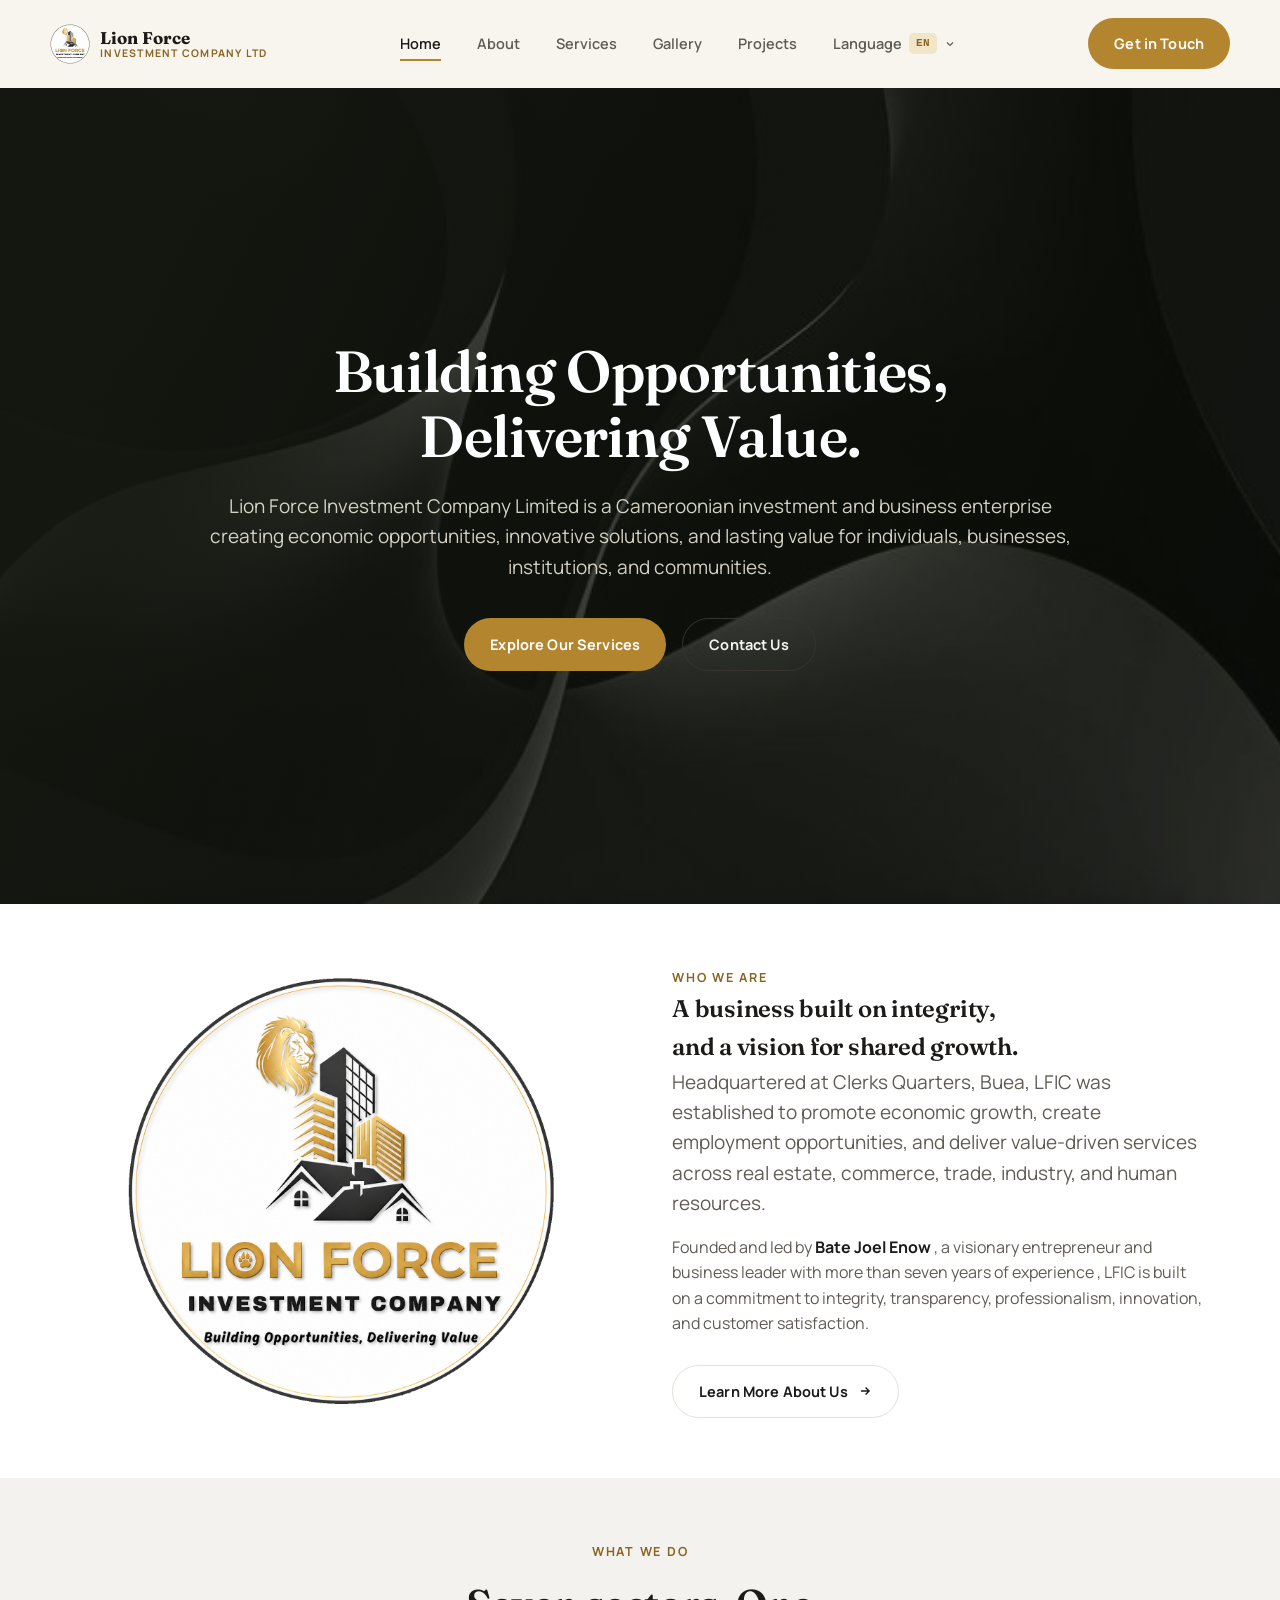
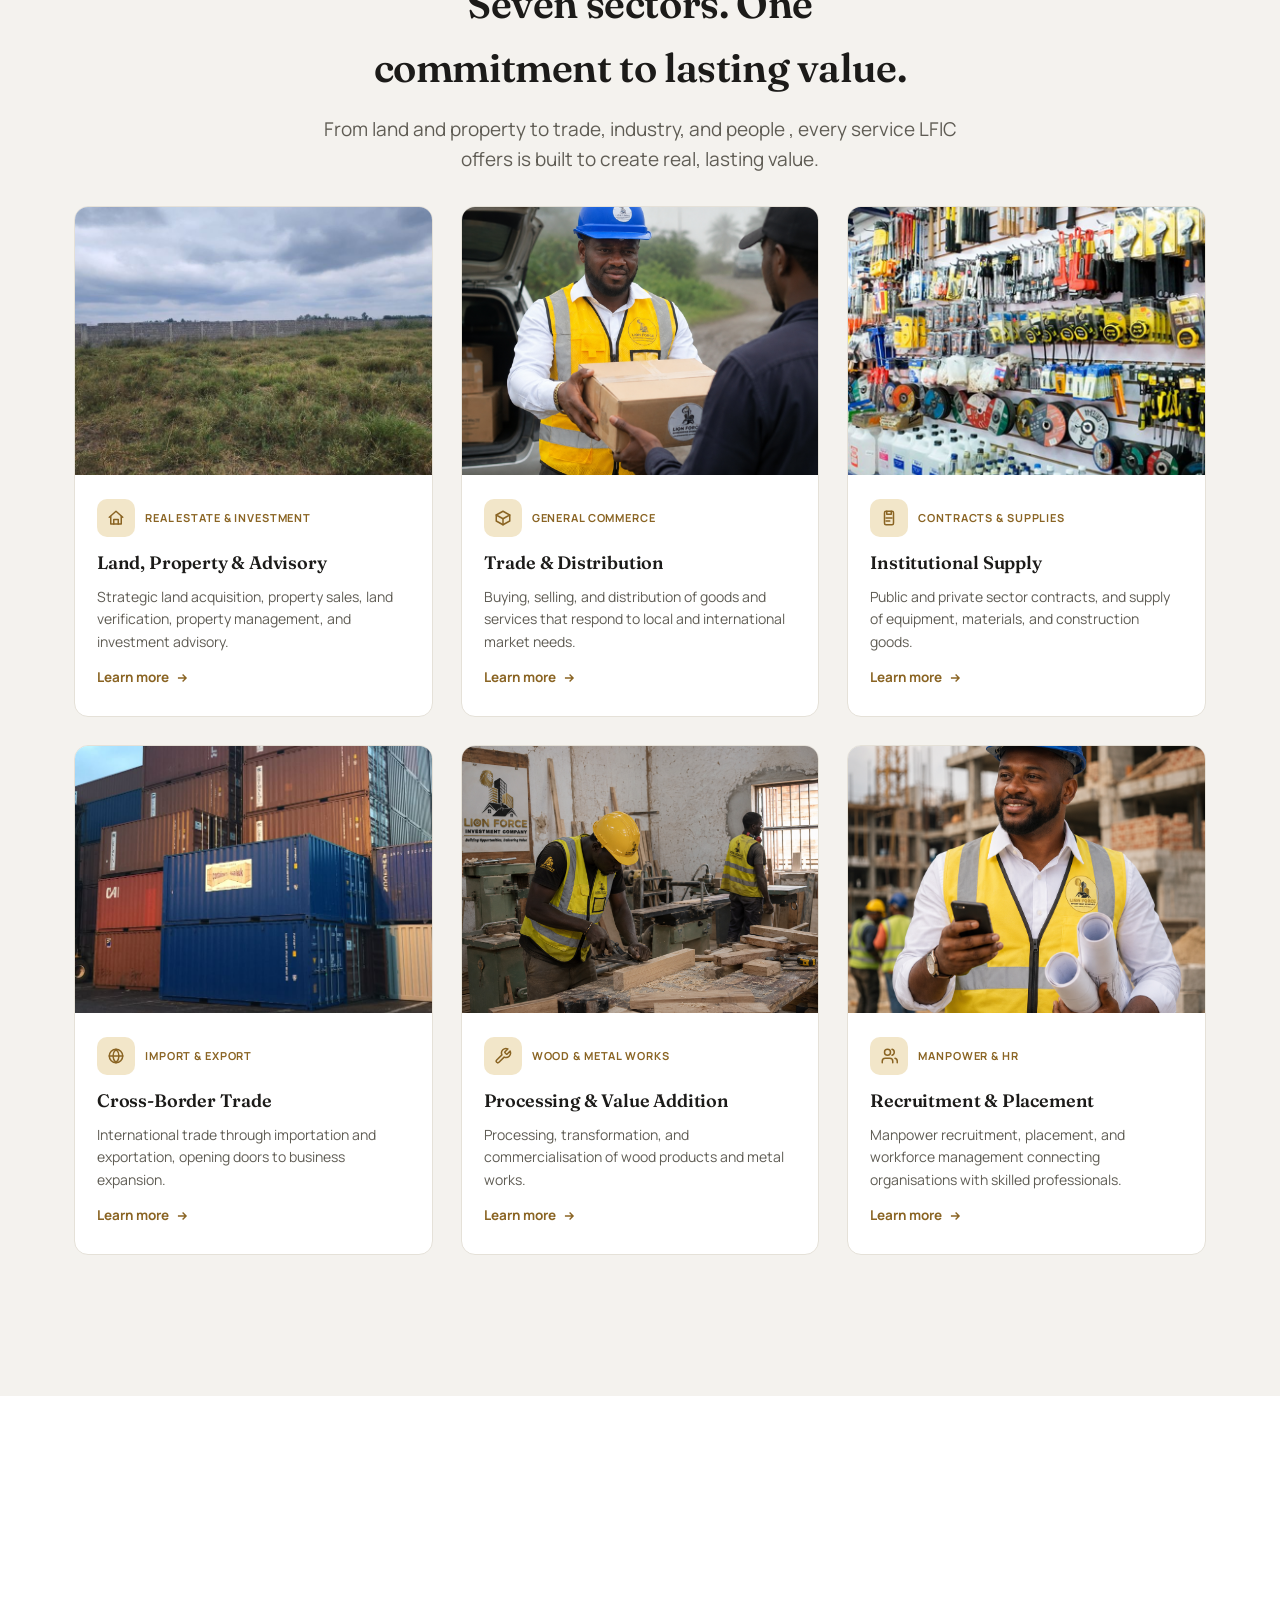
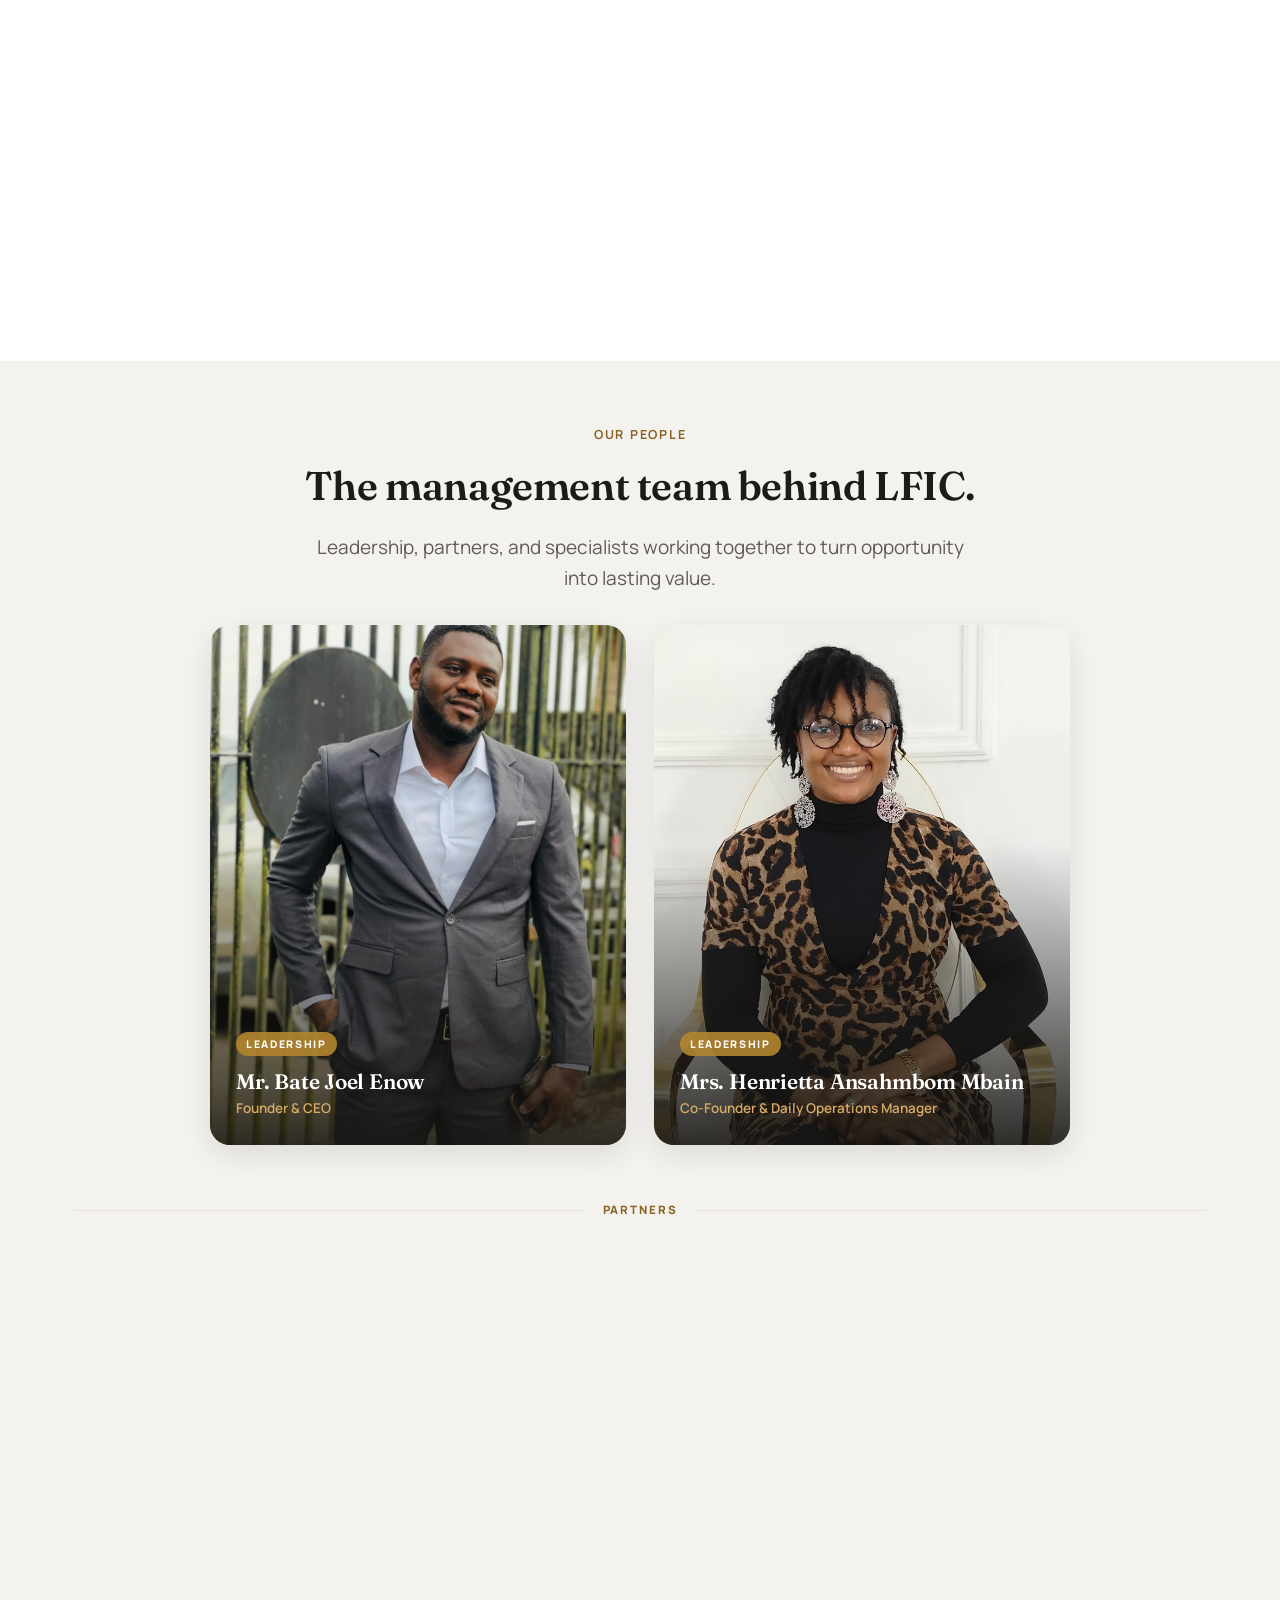
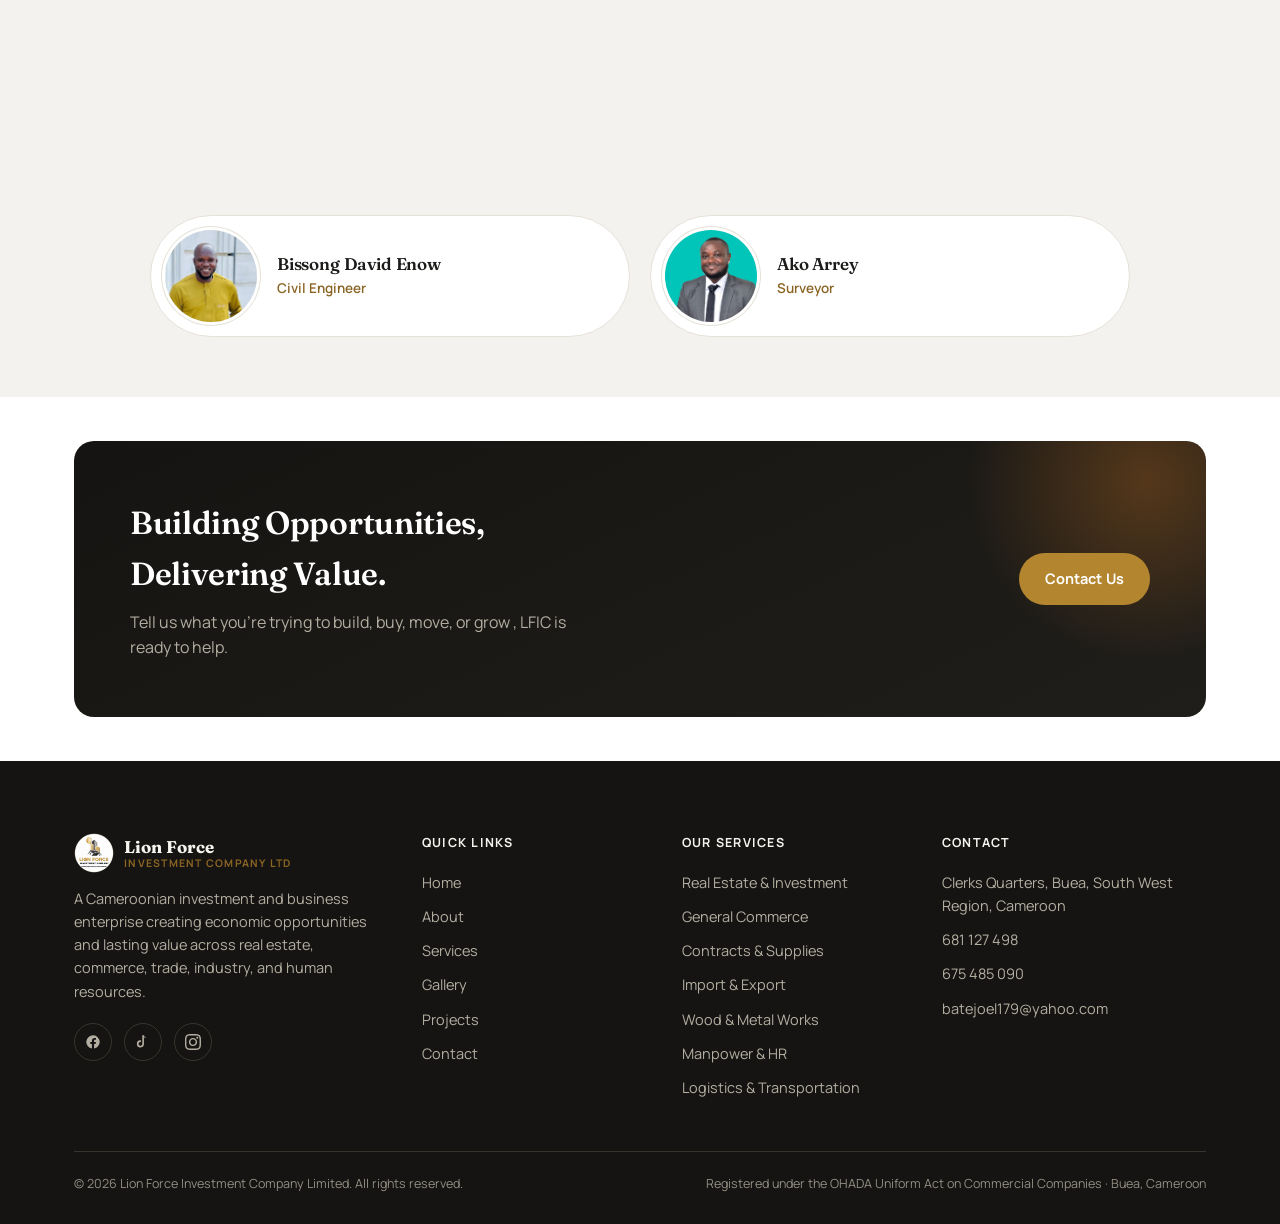
==== commit 0807a55e: "tenth commit" ====
--- a/index.html
+++ b/index.html
@@ -77,6 +77,7 @@
       <a href="services.html" data-i18n="common.navServices">Services</a>
       <a href="gallery.html" data-i18n="common.navGallery">Gallery</a>
       <a href="projects.html" data-i18n="common.navProjects">Projects</a>
+      <a href="contact.html" class="nav-link-mobile" data-i18n="common.getInTouch">Get in Touch</a>
       <div class="nav-lang">
         <button type="button" class="lang-toggle" aria-haspopup="true" aria-expanded="false">
           <span data-i18n="common.navLanguage">Language</span>
@@ -97,6 +98,29 @@
     </nav>
     <div class="nav-cta">
       <a href="contact.html" class="btn btn--primary" data-i18n="common.getInTouch">Get in Touch</a>
+      <div class="lang-switch" role="group" aria-label="Language">
+        <button type="button" class="lang-option lang-switch-btn is-active" data-lang="en" aria-label="Switch to English" data-i18n-aria-label="common.switchToEnglish">
+          <svg class="lang-flag" viewBox="0 0 60 30" aria-hidden="true">
+            <clipPath id="lfic-uk"><path d="M0,0 v30 h60 v-30 z"/></clipPath>
+            <g clip-path="url(#lfic-uk)">
+              <path d="M0,0 v30 h60 v-30 z" fill="#012169"/>
+              <path d="M0,0 L60,30 M60,0 L0,30" stroke="#fff" stroke-width="6"/>
+              <path d="M0,0 L60,30 M60,0 L0,30" stroke="#C8102E" stroke-width="4"/>
+              <path d="M30,0 v30 M0,15 h60" stroke="#fff" stroke-width="10"/>
+              <path d="M30,0 v30 M0,15 h60" stroke="#C8102E" stroke-width="6"/>
+            </g>
+          </svg>
+          <span>EN</span>
+        </button>
+        <button type="button" class="lang-option lang-switch-btn" data-lang="fr" aria-label="Passer au francais" data-i18n-aria-label="common.switchToFrench">
+          <svg class="lang-flag" viewBox="0 0 3 2" aria-hidden="true">
+            <rect width="1" height="2" fill="#002395"/>
+            <rect x="1" width="1" height="2" fill="#ffffff"/>
+            <rect x="2" width="1" height="2" fill="#ED2939"/>
+          </svg>
+          <span>FR</span>
+        </button>
+      </div>
       <button class="nav-toggle" id="navToggle" aria-label="Toggle menu" data-i18n-aria-label="common.toggleMenu" aria-expanded="false">
         <svg viewBox="0 0 24 24" width="22" height="22">
           <line class="bar bar1" x1="3" y1="6" x2="21" y2="6"/>
@@ -128,8 +152,8 @@
   <section class="section">
     <div class="container split reveal">
       <div class="split-media">
-        <div class="media media--dark">
-          <img src="assets/images/office-buea.jpg" data-ph="office-buea.jpg" alt="LFIC office in Clerks Quarters, Buea" loading="lazy">
+        <div class="media media--round">
+          <img src="assets/images/office-buea.jpg" data-ph="office-buea.jpg" alt="Lion Force Investment Company Ltd logo" loading="lazy">
         </div>
       </div>
       <div class="split-copy">
--- a/assets/css/style.css
+++ b/assets/css/style.css
@@ -243,6 +243,9 @@
 }
 
 .nav-links{display:flex;align-items:center;gap:36px;}
+/* both shown only at mobile widths , see the 920px block below */
+.nav-link-mobile{display:none;}
+.lang-switch{display:none;}
 .nav-links a{
   position:relative;
   font-weight:600;
@@ -378,7 +381,71 @@
   }
   .nav-links.is-open{transform:translateX(0);}
   .nav-links a{width:100%;padding:14px 0;font-size:17px;border-bottom:1px solid var(--line);}
+  /* the Get in Touch pill is hidden at this width, so the drawer carries
+     the same destination as a plain link , otherwise there'd be no route
+     to the contact page from the mobile nav at all */
   .nav-cta .btn--primary{display:none;}
+  .nav-links .nav-link-mobile{display:block;}
+
+  /* Language lives inside the drawer on mobile, which a French speaker
+     would never see if they just scroll. Surface it in the header itself
+     as a two-flag segmented toggle sitting beside the menu button. */
+  .nav-cta .lang-switch{
+    display:inline-flex;
+    align-items:center;
+    gap:2px;
+    flex:none;
+    background:var(--surface-2);
+    border:1px solid var(--line);
+    border-radius:999px;
+    padding:3px;
+  }
+  .nav-cta .lang-switch-btn{
+    display:inline-flex;
+    align-items:center;
+    justify-content:center;
+    gap:5px;
+    width:auto;
+    padding:5px 9px;
+    border-radius:999px;
+    font-size:11.5px;
+    font-weight:800;
+    letter-spacing:.03em;
+    color:var(--ink-faint);
+    background:transparent;
+    transition:background var(--dur-fast), color var(--dur-fast);
+  }
+  .nav-cta .lang-switch-btn:hover{background:transparent;color:var(--ink-soft);}
+  .nav-cta .lang-switch-btn.is-active{
+    background:var(--surface);
+    color:var(--ink);
+    box-shadow:var(--shadow-sm);
+  }
+  .nav-cta .lang-switch-btn .lang-flag{
+    width:17px;height:12px;
+    flex:none;
+    border-radius:2px;
+    box-shadow:0 0 0 1px rgba(28,27,25,.14);
+    /* the inactive flag is dimmed so the chosen one reads as selected */
+    opacity:.45;
+    transition:opacity var(--dur-fast);
+  }
+  .nav-cta .lang-switch-btn.is-active .lang-flag{opacity:1;}
+  .nav-cta .lang-switch-btn .lang-check{display:none;}
+}
+@media (max-width:600px){
+  /* on phones the labels cost ~40px the brand name needs, and the two
+     flags carry the meaning on their own , keep the words for screen
+     readers via aria-label */
+  .nav-cta .lang-switch-btn span{
+    position:absolute;
+    width:1px;height:1px;
+    overflow:hidden;
+    clip-path:inset(50%);
+    white-space:nowrap;
+  }
+  .nav-cta .lang-switch-btn{padding:5px 8px;}
+  .nav-cta .lang-switch-btn .lang-flag{width:19px;height:13px;}
   .nav-toggle{display:flex;position:relative;z-index:70;}
   .nav-backdrop{
     position:fixed;inset:0;
@@ -611,7 +678,22 @@
   .split-media .media{aspect-ratio:16/10;}
 }
 
-/* ---------- cards ---------- */
+/* Round logo-style media. The LFIC mark is a circle drawn on a square
+   canvas, so the default cover-crop inside a 4:5 box cut its top and
+   bottom off and read as "zoomed in". Square the frame, clip it to a
+   circle, and switch to contain so the whole mark is visible , the
+   white canvas corners fall outside the circular clip. Declared after
+   the breakpoint above so the 1:1 ratio holds at every width. */
+.split-media .media--round{aspect-ratio:1/1;}
+.media--round{
+  border-radius:50%;
+  background:var(--paper);
+  max-width:440px;
+  margin:0 auto;
+}
+.media--round img{object-fit:contain;}
+/* the photo scrim is meant for photographs , on a logo it just dirties it */
+.media--round::after{display:none;}
 .card{
   background:var(--surface);
   border:1px solid var(--line);
@@ -818,30 +900,33 @@
 .team-specialists{
   display:grid;
   grid-template-columns:repeat(2,1fr);
-  gap:16px;
-  max-width:920px;
+  gap:20px;
+  max-width:980px;
   margin:0 auto;
 }
 .team-chip{
   display:flex;
   align-items:center;
-  gap:16px;
+  gap:20px;
   background:var(--surface);
   border:1px solid var(--line);
   border-radius:999px;
-  padding:10px 22px 10px 10px;
+  padding:14px 30px 14px 14px;
   transition:transform var(--dur-fast) var(--ease), box-shadow var(--dur-fast) var(--ease), border-color var(--dur-fast);
 }
 .team-chip:hover{transform:translateY(-3px);box-shadow:var(--shadow-md);border-color:var(--accent-light);}
 .team-chip img{
-  width:62px;height:62px;
+  width:92px;height:92px;
   flex:none;
   border-radius:50%;
   object-fit:cover;
   object-position:center 22%;
-}
-.team-chip h3{font-size:15px;line-height:1.3;margin-bottom:2px;}
-.team-chip p{font-size:12.5px;font-weight:600;color:var(--accent-dark);}
+  /* a thin ring lifts the portrait off the white card */
+  box-shadow:0 0 0 3px var(--surface), 0 0 0 4px var(--line);
+}
+.team-chip:hover img{box-shadow:0 0 0 3px var(--surface), 0 0 0 4px var(--accent-light);}
+.team-chip h3{font-size:17px;line-height:1.3;margin-bottom:3px;}
+.team-chip p{font-size:13.5px;font-weight:600;color:var(--accent-dark);}
 
 @media (max-width:860px){
   .team-lead{gap:18px;}
@@ -887,10 +972,10 @@
     font-size:9.5px;
     letter-spacing:.14em;
   }
-  .team-chip{padding:8px 16px 8px 8px;gap:12px;}
-  .team-chip img{width:52px;height:52px;}
-  .team-chip h3{font-size:13.5px;}
-  .team-chip p{font-size:11.5px;}
+  .team-chip{padding:11px 20px 11px 11px;gap:15px;}
+  .team-chip img{width:72px;height:72px;}
+  .team-chip h3{font-size:15px;}
+  .team-chip p{font-size:12.5px;}
 }
 
 /* founder / people card */
@@ -1261,6 +1346,64 @@
   .video-modal-dialog{border-radius:0;aspect-ratio:auto;height:100%;max-width:100%;}
 }
 
+/* ---------- loading skeletons ----------
+   Shown the moment the page renders, while the gallery works out which
+   files exist. Each variant mirrors the real card it stands in for, at
+   every breakpoint, so nothing jumps when the actual cards arrive. */
+@keyframes skeleton-shimmer{
+  0%{background-position:200% 0;}
+  100%{background-position:-200% 0;}
+}
+.skeleton-card{
+  border-radius:var(--radius);
+  background:linear-gradient(
+    100deg,
+    var(--surface-3) 30%,
+    var(--ash-tint) 48%,
+    var(--surface-3) 66%
+  );
+  background-size:200% 100%;
+  animation:skeleton-shimmer 1.4s linear infinite;
+}
+.skeleton-card--photo{aspect-ratio:1/1;}
+.skeleton-card--video,.skeleton-card--project{aspect-ratio:6/5;}
+/* the property cards carry an enquiry button underneath, so their
+   placeholder reserves that height too and the grid doesn't reflow */
+.skeleton-card--project{
+  margin-bottom:50px;
+  position:relative;
+}
+.skeleton-card--project::after{
+  content:"";
+  position:absolute;
+  left:0; right:0; bottom:-50px;
+  height:40px;
+  border-radius:999px;
+  background:var(--surface-3);
+}
+@media (max-width:640px){
+  .skeleton-card--video,.skeleton-card--project{aspect-ratio:1/1;}
+  .skeleton-card--project{margin-bottom:42px;}
+  .skeleton-card--project::after{bottom:-42px;height:34px;}
+}
+/* keep the shimmer on a photo card until that photo has actually decoded */
+.gallery-photo-card-wrap.is-loading .gallery-photo-card{
+  background:linear-gradient(
+    100deg,
+    var(--surface-3) 30%,
+    var(--ash-tint) 48%,
+    var(--surface-3) 66%
+  );
+  background-size:200% 100%;
+  animation:skeleton-shimmer 1.4s linear infinite;
+}
+.gallery-photo-card-wrap.is-loading img{opacity:0;}
+.gallery-photo-card-wrap img{transition:opacity .4s var(--ease);}
+@media (prefers-reduced-motion:reduce){
+  .skeleton-card,
+  .gallery-photo-card-wrap.is-loading .gallery-photo-card{animation:none;}
+}
+
 /* ---------- gallery: photo cards + lightbox ---------- */
 .gallery-photo-card{
   position:relative;
@@ -1340,6 +1483,41 @@
 }
 .gallery-card-menu-item svg{width:16px;height:16px;flex:none;}
 .gallery-card-menu-item:hover{background:var(--surface-2); color:var(--ink);}
+
+/* ---------- partnership section (contact) ---------- */
+.partner-card{
+  display:flex;
+  flex-direction:column;
+  transition:transform var(--dur-fast) var(--ease), box-shadow var(--dur-fast) var(--ease), border-color var(--dur-fast);
+}
+.partner-card:hover{transform:translateY(-4px);box-shadow:var(--shadow-md);border-color:var(--accent-light);}
+.partner-card h3{font-size:19px;margin-top:14px;}
+.partner-card p{margin-top:8px;}
+.partner-actions{
+  margin-top:34px;
+  padding:28px;
+  border:1px solid var(--line);
+  border-radius:var(--radius-lg);
+  background:var(--surface-2);
+  text-align:center;
+}
+.partner-actions > p{
+  font-size:15.5px;
+  font-weight:600;
+  color:var(--ink-soft);
+  margin-bottom:18px;
+}
+.partner-actions-row{
+  display:flex;
+  gap:14px;
+  justify-content:center;
+  flex-wrap:wrap;
+}
+@media (max-width:560px){
+  .partner-actions{padding:20px 16px;}
+  .partner-actions-row{flex-direction:column;}
+  .partner-actions-row .btn{justify-content:center;width:100%;}
+}
 
 /* WhatsApp enquiry button under each property card */
 .wa-enquire{
